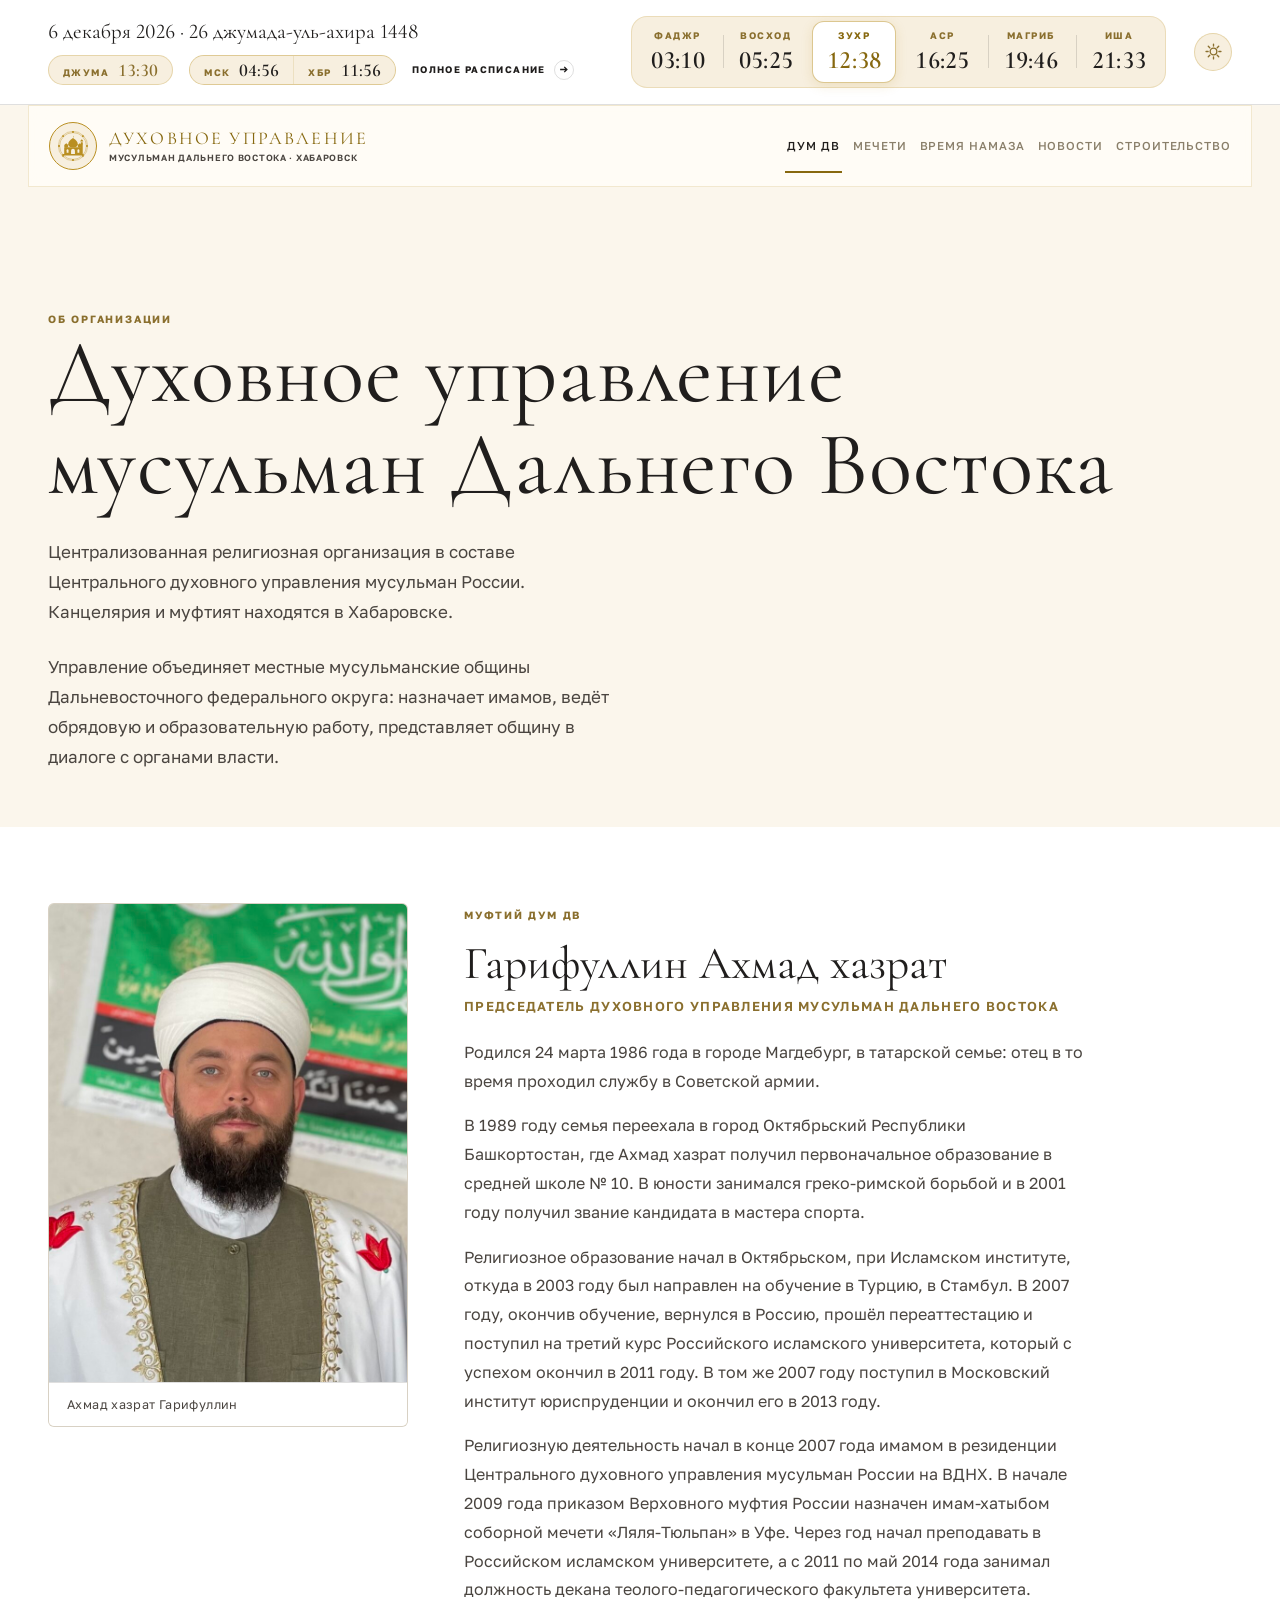
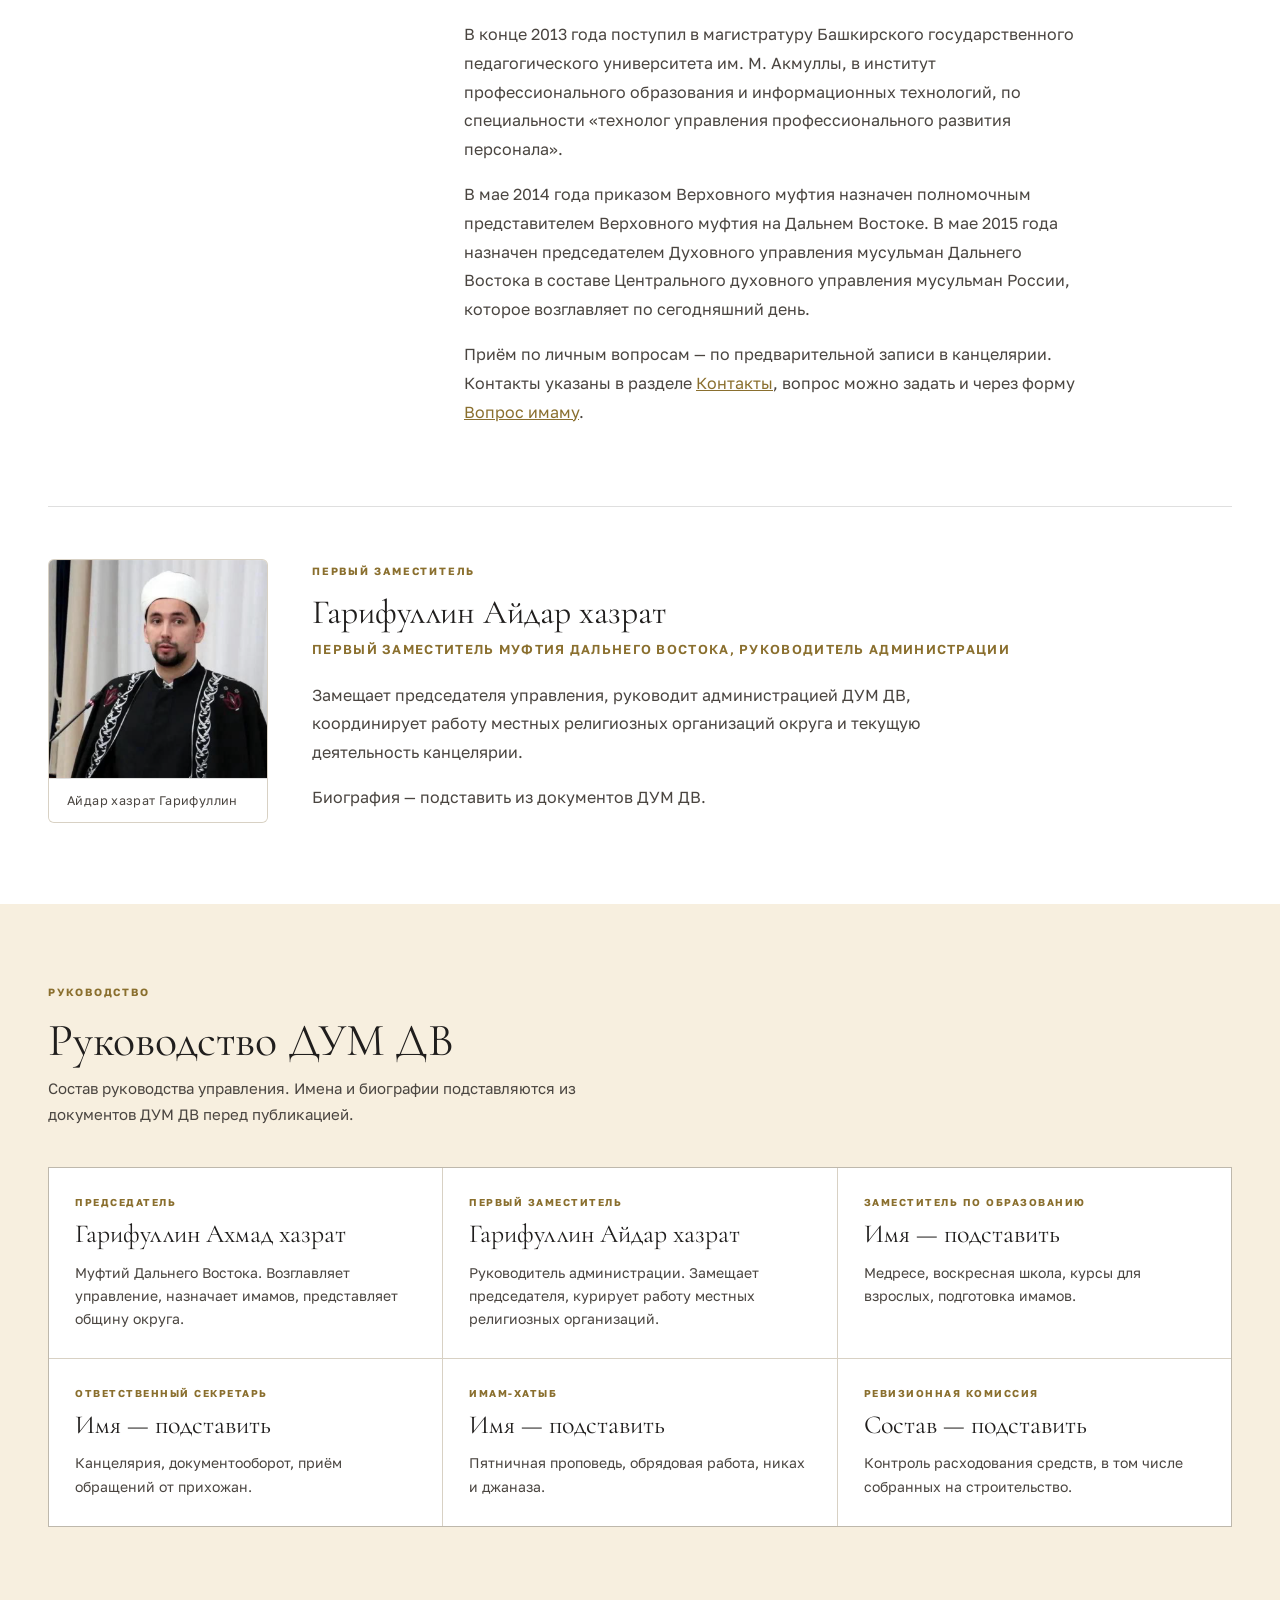
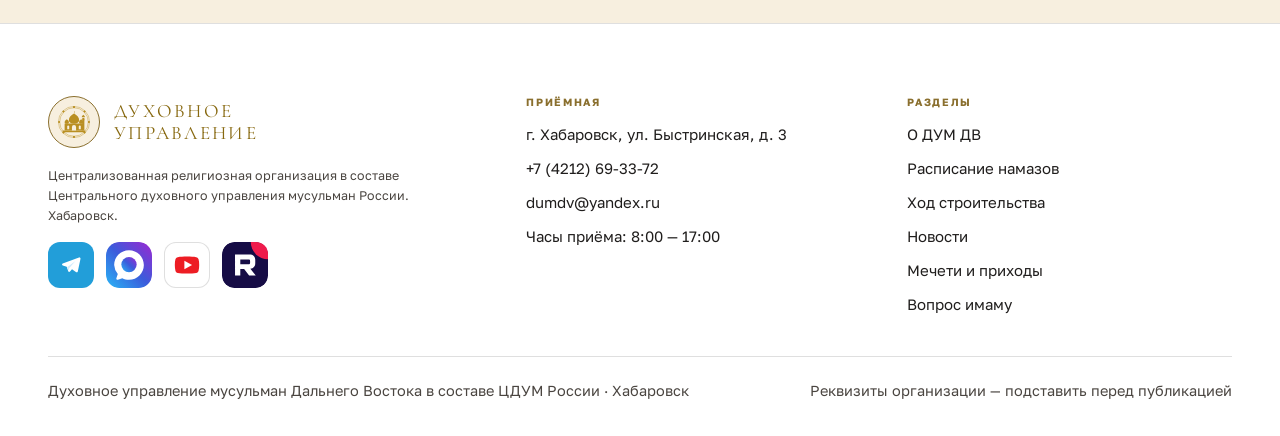
==== dumdv.html @ 73889e7d "Главная: первый экран со стройки, «Новости» в шапке, осень убрана Первый экран главной теперь такой " ====
<!DOCTYPE html>
<html lang="ru">
<head>
<meta charset="utf-8">
<meta name="viewport" content="width=device-width, initial-scale=1">
<title>ДУМ ДВ — Духовное управление мусульман Дальнего Востока</title>
<link rel="preconnect" href="https://fonts.googleapis.com">
<link rel="preconnect" href="https://fonts.gstatic.com" crossorigin>
<link href="https://fonts.googleapis.com/css2?family=Cormorant+Garamond:wght@400;500;600&family=Golos+Text:wght@400;500;600;700&display=swap" rel="stylesheet">
<style>
*{box-sizing:border-box}
html{scroll-behavior:smooth}
body{margin:0;font-family:"Golos Text",system-ui,sans-serif;font-size:16px;background:#fbf6ec}
h1,h2,h3{font-family:"Cormorant Garamond",Georgia,serif;font-weight:400;margin:0}
a{color:#8a6f2e}
a:hover{color:#6f5822}
img{max-width:100%}
#season,#fsmenu{position:absolute;opacity:0;pointer-events:none}

.page{
  --pg:#fbf6ec;--srf:#ffffff;--pnl:#f7efdf;--tx:#201e1d;--mut:#4a4540;
  --brd:rgba(32,30,29,.14);--gold:#8a6f2e;--goldsoft:#c8a94f;--track:#e9dcc0;
  --strip:#ffffff;--heroimg:1;
  --veil:linear-gradient(100deg,rgba(251,246,236,.96) 0%,rgba(251,246,236,.84) 34%,rgba(251,246,236,.28) 64%,rgba(251,246,236,0) 100%);
  background:var(--pg);color:var(--tx)
}
#season:checked ~ .page{
  /* ЗИМА — снежный свет, лёд в панелях, холодное золото */
  --pg:#EDF3FA;--srf:#FFFFFF;--pnl:#E2ECF6;--tx:#152436;--mut:#53647C;
  --brd:rgba(21,36,54,.14);--gold:#7C6B35;--goldsoft:#BCA765;--track:#D6E3EF;
  --strip:#FFFFFF;--heroimg:.95;
  --veil:linear-gradient(100deg,rgba(237,243,250,.96) 0%,rgba(237,243,250,.86) 34%,rgba(237,243,250,.32) 64%,rgba(237,243,250,0) 100%)
}
#season:checked ~ .page .strip{background:linear-gradient(180deg,#FFFFFF,#F0F6FC)}
#season:checked ~ .page .hero-img{filter:saturate(.78) brightness(1.04)}

/* ── небо: снег идёт только в зимней теме ──────────────────────── */
.sky{display:none}
.moon{display:none}
#season:checked ~ .page .sky{display:block}
/* луна возвращается, когда в Хабаровске ночь */
html.is-hero-dark #season ~ .page .moon{display:block}

#season:checked ~ .page .star{
  width:8px;height:8px;background:#fff;animation:snowFall 14s linear infinite;
  box-shadow:0 0 0 1.5px rgba(108,158,208,.6),0 2px 6px rgba(28,56,96,.28)}
#season:checked ~ .page .star::before{width:30px;height:2px;
  background:linear-gradient(90deg,transparent,rgba(126,176,222,.85) 50%,transparent)}
#season:checked ~ .page .star::after{width:2px;height:30px;
  background:linear-gradient(180deg,transparent,rgba(126,176,222,.85) 50%,transparent)}
#season:checked ~ .page .star:nth-child(3n){animation-duration:18s;width:6px;height:6px}
#season:checked ~ .page .star:nth-child(4n){animation-duration:11s;width:11px;height:11px}
#season:checked ~ .page .star:nth-child(5n){animation-duration:23s}
#season:checked ~ .page .sky::after{
  background:radial-gradient(circle at 74% 16%,rgba(206,228,250,.34),rgba(206,228,250,.1) 44%,transparent 72%)}
@keyframes snowFall{
  0%{transform:translateY(-18vh) translateX(0) rotate(0deg);opacity:0}
  10%{opacity:.95}
  45%{transform:translateY(18vh) translateX(26px)}
  75%{transform:translateY(40vh) translateX(-14px)}
  88%{opacity:.8}
  100%{transform:translateY(64vh) translateX(16px) rotate(90deg);opacity:0}
}
@media (prefers-reduced-motion:reduce){.sky .star{animation:none;opacity:.75}}

/* иконка переключателя: солнце или снежинка */
#season:checked ~ .page .theme-plain{display:none}
.theme-winter{display:none}
#season:checked ~ .page .theme-winter{display:inline}

/* зимой тёплое золото обводок уходит в холодную сталь */
#season:checked ~ .page .hdr-in{background:rgba(255,255,255,.88);border-color:rgba(86,124,166,.22)}
#season:checked ~ .page .hdr.stuck .hdr-in{box-shadow:0 14px 34px rgba(24,44,70,.14)}
#season:checked ~ .page .fs{background:#F6FAFF}
#season:checked ~ .page .jumua,
#season:checked ~ .page .prayers,
#season:checked ~ .page .theme-toggle{border-color:rgba(86,124,166,.3)}
#season:checked ~ .page .clocks{background:rgba(86,124,166,.3);border-color:rgba(86,124,166,.3)}
#season:checked ~ .page .prayer.is-next{border-color:rgba(124,107,53,.45);box-shadow:0 3px 12px rgba(40,70,110,.12)}
#season:checked ~ .page .dots i{background:#2C3F56}
#season:checked ~ .page .theme-toggle:hover{border-color:#5E86AE;color:#2F5A80}

.wrap{max-width:1240px;margin:0 auto;padding:0 28px}
.kicker{font-size:10.5px;font-weight:700;letter-spacing:.17em;text-transform:uppercase;color:var(--gold)}

/* строка намазов — единственный светло-зелёный элемент */
.strip{background:var(--strip);border-bottom:1px solid var(--brd)}
.strip-in{display:flex;align-items:center;gap:28px;flex-wrap:wrap;padding:16px 28px;max-width:1240px;margin:0 auto}
.strip-left{margin-right:auto;display:flex;flex-direction:column;gap:11px}
.strip-row{display:flex;align-items:center;gap:16px;flex-wrap:wrap}
.date{font-family:"Cormorant Garamond",Georgia,serif;font-size:21px;color:var(--tx);font-variant-numeric:lining-nums}
/* джума и ссылка на расписание — единым блоком слева */
.jumua{display:inline-flex;align-items:baseline;gap:9px;padding:5px 14px;border-radius:999px;background:var(--pnl);border:1px solid rgba(185,143,34,.28)}
.jumua-k{font-size:9.5px;font-weight:700;letter-spacing:.15em;text-transform:uppercase;color:var(--gold)}
.jumua-v{font-family:"Cormorant Garamond",Georgia,serif;font-size:18px;font-weight:600;line-height:1;font-variant-numeric:lining-nums tabular-nums;color:var(--gold)}
/* часы: Москва и Хабаровск, одной сдвоенной плашкой в стиле джумы */
.clocks{display:inline-flex;align-items:stretch;gap:1px;border-radius:999px;overflow:hidden;background:rgba(185,143,34,.28);border:1px solid rgba(185,143,34,.28)}
.clock{display:inline-flex;align-items:baseline;gap:9px;padding:5px 14px;background:var(--pnl)}
.clock-k{font-size:9.5px;font-weight:700;letter-spacing:.15em;text-transform:uppercase;color:var(--gold)}
.clock-v{font-family:"Cormorant Garamond",Georgia,serif;font-size:18px;font-weight:600;line-height:1;font-variant-numeric:lining-nums tabular-nums;color:var(--tx)}
/* двоеточие мигает раз в секунду — видно, что время живое */
.clock-v .sep{font-style:normal;animation:tick 1s step-end infinite}
@keyframes tick{0%,49%{opacity:1}50%,100%{opacity:.25}}
.strip-link{display:inline-flex;align-items:center;gap:8px;font-size:9.5px;font-weight:700;letter-spacing:.15em;text-transform:uppercase;color:var(--tx);text-decoration:none}
.strip-link .arr{display:inline-grid;place-items:center;width:20px;height:20px;flex:none;border-radius:50%;border:1px solid var(--brd);transition:background .2s ease,border-color .2s ease}
.strip-link .arr svg{display:block;width:9px;height:9px;fill:none;stroke:currentColor;stroke-width:1.8}
.strip-link:hover{color:var(--gold)}
.strip-link:hover .arr{background:var(--gold);border-color:var(--gold);color:#fff}
.strip-link:hover .arr svg{stroke:#fff}
/* времена намазов */
.prayers{display:flex;gap:4px;flex-wrap:wrap;align-items:stretch;padding:4px;border-radius:16px;background:var(--pnl);border:1px solid rgba(185,143,34,.2)}
.prayer{position:relative;display:flex;flex-direction:column;align-items:center;justify-content:center;gap:7px;min-width:78px;padding:9px 14px;border-radius:12px;border:1px solid transparent;transition:background .25s ease,border-color .25s ease}
.prayer + .prayer::before{content:"";position:absolute;left:-2px;top:22%;bottom:22%;width:1px;background:var(--brd)}
.prayer.is-next{background:var(--srf);border-color:rgba(185,143,34,.5);box-shadow:0 3px 12px rgba(185,143,34,.16)}
.prayer.is-next::before,.prayer.is-next + .prayer::before{opacity:0}
.prayer.is-next .prayer-k,.prayer.is-next .prayer-v{color:#87680F}
.prayer-k{font-size:9.5px;font-weight:700;letter-spacing:.16em;text-transform:uppercase;color:var(--gold);line-height:1}
.prayer-v{font-family:"Cormorant Garamond",Georgia,serif;font-size:25px;font-weight:600;line-height:1;font-variant-numeric:lining-nums tabular-nums;letter-spacing:.01em;color:var(--tx)}
@media (max-width:900px){
  .strip-in{gap:18px}
  .prayer{min-width:0;padding:8px 10px}
  .prayer-v{font-size:21px}
}

/* шапка */
.hdr{position:sticky;top:18px;z-index:50;padding:0 28px;transition:top .25s ease,padding .25s ease}
.hdr-in{position:relative;max-width:1240px;margin:0 auto;display:flex;align-items:center;gap:16px;flex-wrap:nowrap;white-space:nowrap;padding:16px 20px;background:rgba(255,253,247,.86);backdrop-filter:blur(10px);border:1px solid rgba(185,143,34,.18);transition:background .25s ease,box-shadow .25s ease,padding .25s ease,max-width .25s ease}
.hdr.stuck{top:12px}
.hdr.stuck .hdr-in{background:#fff;box-shadow:0 14px 34px rgba(32,30,29,.14)}
.brand{display:flex;align-items:center;gap:12px;text-decoration:none;color:inherit;margin-right:auto;flex:none}
.brand-badge{width:48px;height:48px;flex:none;border-radius:50%;background:var(--pnl);border:1.5px solid #B98F22;display:grid;place-items:center}
.mark{width:30px;height:30px;fill:#B98F22}
.mark .cut{fill:var(--pnl)}
.brand-name{font-family:"Cormorant Garamond",Georgia,serif;font-size:18px;letter-spacing:.12em;text-transform:uppercase;color:#87680F;line-height:1}
.brand-sub{font-size:9px;font-weight:600;letter-spacing:.08em;text-transform:uppercase;color:var(--mut);margin-top:4px;display:block}
.hdr-nav{display:flex;align-items:center;gap:13px;flex-wrap:nowrap;align-self:stretch}
.hdr-nav a{position:relative;display:flex;align-items:center;font-size:11.5px;font-weight:500;letter-spacing:.08em;text-transform:uppercase;color:#8a7f6a;text-decoration:none}
.hdr-nav a:hover{color:#43340D}
.hdr-nav a.active{color:#201e1d}
.hdr-nav a.active::after{content:"";position:absolute;left:-2px;right:-2px;bottom:-20px;height:2px;background:#87680F}
.hdr.stuck .hdr-nav a.active::after{bottom:-16px}
.hdr-right{display:flex;align-items:center;gap:12px;flex-wrap:nowrap;flex:none}
.hdr-link{display:inline-flex;align-items:center;gap:7px;font-size:11.5px;font-weight:500;letter-spacing:.08em;text-transform:uppercase;color:#43340D;text-decoration:none;cursor:pointer}
.hdr-link:hover{color:#87680F}
.hdr-link.active-link{color:#201e1d;position:relative}
.hdr-link.active-link::after{content:"";position:absolute;left:-2px;right:-2px;bottom:-20px;height:2px;background:#87680F}
.hdr.stuck .hdr-link.active-link::after{bottom:-16px}
.badge{width:24px;height:24px;border-radius:50%;background:#E2C169;color:#43340D;font-family:"Cormorant Garamond",Georgia,serif;font-size:14px;font-weight:600;display:grid;place-items:center;font-variant-numeric:lining-nums tabular-nums}
.dots{display:inline-flex;align-items:center;gap:4px}
.dots i{width:5px;height:5px;border-radius:50%;background:#43340D;display:block}
.dots.close i:first-child{transform:rotate(45deg)}
.hdr-cta{padding:12px 14px 12px 18px;font-size:10.5px;letter-spacing:.08em;background:#B98F22}
.hdr-cta .arrow{width:22px;height:22px;font-size:12px}
.hdr-cta:hover{background:#87680F;color:#fff}

/* полноэкранное меню */
.fs{display:none;position:fixed;inset:0;z-index:60;background:#FFFDF7;overflow:auto}
#fsmenu:checked ~ .page .fs{display:block}
.fs-in{max-width:1240px;margin:0 auto;padding:34px 28px 80px}
.fs-top{display:flex;align-items:center;justify-content:space-between;gap:24px;padding-bottom:34px;border-bottom:1px solid var(--brd)}
.fs-grid{display:grid;grid-template-columns:1fr 1fr;gap:64px;margin-top:56px}
.fs-col h4{font-size:10.5px;font-weight:700;letter-spacing:.16em;text-transform:uppercase;color:#B98F22;margin:0 0 22px}
.fs-col a{display:block;font-family:"Cormorant Garamond",Georgia,serif;font-size:34px;line-height:1.35;color:var(--tx);text-decoration:none}
.fs-col a:hover{color:#87680F}

/* герой */
.hero{position:relative;overflow:hidden;background:var(--pg);margin-top:-108px}
.hero-img{position:absolute;inset:0;width:100%;height:100%;object-fit:cover;object-position:70% 40%;opacity:var(--heroimg);filter:saturate(.62) contrast(.92)}
.hero-veil{position:absolute;inset:0;background:var(--veil)}
.sky{position:absolute;inset:0;pointer-events:none}
/* мягкий свет от луны по небу */
.sky::after{content:"";position:absolute;right:0;top:0;width:min(680px,72%);height:min(540px,62%);pointer-events:none;background:radial-gradient(circle at 76% 22%,rgba(243,230,192,.22),rgba(243,230,192,.08) 40%,transparent 68%)}
.moon{position:absolute;right:120px;top:70px;width:96px;height:96px;border-radius:50%;box-shadow:inset -24px -8px 0 0 #f3e6c0,0 0 120px 38px rgba(243,230,192,.3)}
.star{position:absolute;width:4px;height:4px;border-radius:50%;background:#fff;box-shadow:0 0 6px 1px rgba(255,255,255,.5);animation:twinkle 3.4s ease-in-out infinite}
/* крестообразные лучи от звезды вместо круглого зарева */
.star::before,.star::after{content:"";position:absolute;left:50%;top:50%;transform:translate(-50%,-50%);pointer-events:none}
.star::before{width:26px;height:1.5px;background:linear-gradient(90deg,transparent,rgba(255,255,255,.75) 50%,transparent)}
.star::after{width:1.5px;height:26px;background:linear-gradient(180deg,transparent,rgba(255,255,255,.75) 50%,transparent)}
@keyframes twinkle{0%,100%{opacity:.5}50%{opacity:1}}
.hero-in{position:relative;padding:210px 28px 122px;max-width:1240px;margin:0 auto}
.hero h1{font-size:clamp(44px,7vw,92px);line-height:1.03;letter-spacing:.02em;text-transform:uppercase;max-width:12ch;color:var(--tx)}
.hero p{font-family:"Cormorant Garamond",Georgia,serif;font-size:26px;line-height:1.5;max-width:34ch;color:var(--mut);margin:32px 0 38px}
.btns{display:flex;gap:14px;flex-wrap:wrap}
.btn{display:inline-flex;align-items:center;gap:12px;border-radius:999px;padding:17px 22px 17px 30px;font-size:11.5px;font-weight:700;letter-spacing:.13em;text-transform:uppercase;text-decoration:none}
.btn-primary{background:var(--gold);color:#fff}
.btn-primary:hover{opacity:.88;color:#fff}
.btn-ghost{border:1px solid var(--brd);color:var(--gold);padding:17px 28px}
.btn-ghost:hover{background:var(--pnl)}
.arrow{width:26px;height:26px;border:1.5px solid rgba(255,255,255,.6);border-radius:50%;display:grid;place-items:center;font-size:13px}

/* о нас */
.about{background:var(--srf);padding:100px 0}
.about h2{font-size:clamp(32px,4vw,48px);line-height:1.12;color:var(--tx);margin:16px 0 22px;max-width:22ch}
.about-grid{display:grid;grid-template-columns:1.05fr 1fr;gap:64px;align-items:start}
.about .lead{margin-bottom:16px}
.about-facts{display:grid;grid-template-columns:1fr 1fr;gap:1px;background:var(--brd)}
.fact{background:var(--srf);padding:24px 22px}
.fact-k{font-size:10px;font-weight:700;letter-spacing:.14em;text-transform:uppercase;color:var(--gold)}
.fact-v{font-family:"Cormorant Garamond",Georgia,serif;font-size:22px;line-height:1.3;color:var(--tx);margin-top:8px}

/* стройка */
.build{background:var(--pnl);padding:100px 0 92px}
.build-grid{display:grid;grid-template-columns:1.15fr 420px;gap:64px;align-items:start;margin-top:20px}
.build h2{font-size:clamp(34px,4vw,54px);line-height:1.12;color:var(--tx);margin-bottom:22px}
.lead{font-size:17px;line-height:1.75;color:var(--mut);max-width:52ch;margin:0}
.big-sum{font-family:"Cormorant Garamond",Georgia,serif;font-size:clamp(40px,5vw,64px);line-height:1;color:var(--gold);margin-top:40px}
.sub{font-size:14px;color:var(--mut);margin-top:10px}
.rule{height:1px;background:var(--brd);margin:28px 0 20px;max-width:56ch}
.panel{background:var(--srf);border:1px solid var(--brd);border-radius:6px;padding:28px}
.panel-row{display:flex;justify-content:space-between;gap:16px;align-items:flex-end}
.panel-label{font-size:11px;font-weight:700;letter-spacing:.14em;text-transform:uppercase;color:var(--gold)}
.panel-num{font-family:"Cormorant Garamond",Georgia,serif;font-size:30px;line-height:1.1;margin-top:4px;color:var(--tx)}
.track{height:10px;border-radius:999px;background:var(--track);overflow:hidden}
.bar{height:100%;background:var(--gold)}
.panel .track{height:12px;margin-top:16px}
.meta-row{display:flex;justify-content:space-between;font-size:12px;color:var(--mut);margin-top:8px}
.goal{background:var(--pnl);border-radius:6px;padding:20px;margin-top:20px}
.goal .track{margin-top:10px;height:10px}
.goal .bar{background:var(--goldsoft)}
.amounts{display:grid;grid-template-columns:repeat(4,1fr);gap:8px;margin-top:12px}
.amount{border:1px solid var(--brd);border-radius:999px;padding:9px 4px;text-align:center;font-family:"Cormorant Garamond",Georgia,serif;font-size:17px;font-weight:600;color:var(--tx);font-variant-numeric:lining-nums tabular-nums}
.amount.on{background:var(--gold);border-color:var(--gold);color:#fff}
.panel .btn{width:100%;justify-content:center;margin-top:20px;padding:18px}
.fine{font-size:12px;line-height:1.6;color:var(--mut);margin-top:14px}

.stages{margin-top:72px;display:flex;flex-direction:column;gap:12px}
.stage{display:grid;grid-template-columns:96px 1fr 300px;gap:28px;align-items:center;background:var(--srf);border:1px solid var(--brd);border-left:5px solid var(--brd);border-radius:4px;padding:24px 28px}
.stage.active{border-color:var(--gold);border-left-color:var(--gold);background:rgba(200,169,79,.12)}
.stage-num{display:flex;flex-direction:column;gap:6px}
.stage-num .num{font-family:"Cormorant Garamond",Georgia,serif;font-size:38px;line-height:1;color:var(--mut)}
.stage.done .num{color:var(--tx)}
.stage.active .num{color:var(--gold)}
.stage-num .status{font-size:9.5px;font-weight:700;letter-spacing:.14em;text-transform:uppercase;color:var(--mut)}
.stage.active .status{color:var(--gold)}
.stage-title{font-family:"Cormorant Garamond",Georgia,serif;font-size:26px;line-height:1.25;color:var(--tx)}
.stage-money-row{display:flex;justify-content:space-between;align-items:baseline;gap:12px;margin-bottom:10px}
.stage-money .sum{font-family:"Cormorant Garamond",Georgia,serif;font-size:18px;font-weight:600;color:var(--tx);font-variant-numeric:lining-nums tabular-nums}
.stage-money .pct{font-family:"Cormorant Garamond",Georgia,serif;font-size:17px;font-weight:600;color:var(--mut);font-variant-numeric:lining-nums tabular-nums}
.stage.active .pct{color:var(--gold)}
.stage.done .bar{background:var(--goldsoft)}
.stage.next .bar{background:transparent}

/* новости */
.news{background:var(--srf);padding:100px 0}
.head-row{display:flex;align-items:baseline;justify-content:space-between;gap:24px;margin:16px 0 40px}
.head-row h2{font-size:clamp(32px,4vw,52px);line-height:1.1;color:var(--tx)}
.more{font-size:11.5px;font-weight:700;letter-spacing:.13em;text-transform:uppercase;text-decoration:none;color:var(--gold);border-bottom:1px solid var(--goldsoft);padding-bottom:3px}
.news-grid{display:grid;grid-template-columns:repeat(3,1fr);gap:36px}
.news-photo{aspect-ratio:4/3;border:1px solid var(--brd);border-radius:3px;background:var(--pnl);display:grid;place-items:center;font-size:10.5px;font-weight:700;letter-spacing:.15em;text-transform:uppercase;color:var(--mut)}
.news-date{font-size:10.5px;font-weight:700;letter-spacing:.15em;text-transform:uppercase;color:var(--gold);margin-top:16px}
.news-title{font-size:24px;line-height:1.3;margin-top:8px;color:var(--tx)}

/* приходы */
.regions{background:var(--pg);padding:100px 0}
.regions-grid{display:grid;grid-template-columns:repeat(4,1fr);gap:1px;background:var(--brd)}
.region{background:var(--pg);padding:30px 26px;min-width:0}
.region-name{font-family:"Cormorant Garamond",Georgia,serif;font-size:26px;line-height:1.2;color:var(--tx)}
.region-note{font-size:14px;line-height:1.6;color:var(--mut);margin-top:10px}

/* вопрос имаму */
.ask{background:var(--pg);padding:0 0 96px}
.ask-in{border-top:1px solid var(--brd);padding-top:56px;display:flex;align-items:center;justify-content:space-between;gap:56px;flex-wrap:wrap}
.ask h2{font-size:clamp(32px,4vw,52px);line-height:1.12;margin:16px 0 14px;color:var(--tx)}
.ask p{font-size:17px;line-height:1.7;color:var(--mut);margin:0;max-width:56ch}

/* подвал */
footer{background:var(--srf);border-top:1px solid var(--brd);color:var(--tx)}
.foot{display:grid;grid-template-columns:1.3fr 1fr 1fr;gap:56px;padding:72px 28px 30px;max-width:1240px;margin:0 auto}
.foot-brand{display:flex;align-items:center;gap:14px}
.foot-badge{width:52px;height:52px;border-radius:50%;background:var(--pnl);border:1.5px solid var(--gold);display:grid;place-items:center}
.foot-badge .mark{width:32px;height:32px}
.foot-col h4{font-size:10.5px;font-weight:700;letter-spacing:.16em;text-transform:uppercase;color:var(--gold);margin:0 0 14px}
.foot-col a,.foot-col span{display:block;font-size:15px;line-height:1.6;color:var(--tx);text-decoration:none;margin-bottom:10px}
.foot-note{font-size:12.5px;color:var(--mut);line-height:1.6}
.socials{display:flex;gap:12px;margin-top:16px}
.social{position:relative;width:46px;height:46px;border-radius:12px;display:grid;place-items:center;text-decoration:none;overflow:hidden;transition:transform .25s ease,box-shadow .25s ease}
.social::after{content:"";position:absolute;inset:0;border-radius:inherit;pointer-events:none;opacity:0;background:linear-gradient(115deg,transparent 30%,rgba(255,255,255,.75) 50%,transparent 70%);background-size:280% 100%;background-position:130% 0}
.social:hover{transform:translateY(-3px);box-shadow:0 10px 22px rgba(32,30,29,.22)}
.social:hover::after{opacity:1;animation:sheen 1.1s ease-in-out infinite}
@keyframes sheen{0%{background-position:130% 0}100%{background-position:-130% 0}}
@media (prefers-reduced-motion:reduce){
  .social:hover::after{animation:none;opacity:.35;background-position:50% 0}
  .social:hover{transform:none}
  .clock-v .sep{animation:none}
}
.legal{max-width:1240px;margin:0 auto;padding:0 28px 34px}
.legal-in{border-top:1px solid var(--brd);padding-top:22px;display:flex;justify-content:space-between;align-items:center;gap:22px;flex-wrap:wrap;font-size:14.5px;line-height:1.6;color:var(--mut)}

.theme-btn{font-size:12px;color:var(--gold);cursor:pointer;border-bottom:1px solid var(--brd);padding-bottom:2px}
.theme-btn:hover{color:var(--tx)}
.theme-toggle{display:inline-grid;place-items:center;width:38px;height:38px;flex:none;cursor:pointer;border-radius:50%;background:var(--pnl);border:1px solid rgba(185,143,34,.28);color:var(--gold);transition:background .2s ease,border-color .2s ease,color .2s ease}
.theme-toggle:hover{border-color:#B98F22;color:#87680F}
.theme-toggle svg{width:19px;height:19px;fill:none;stroke:currentColor;stroke-width:1.7;stroke-linecap:round;stroke-linejoin:round}
/* светлая тема — луна (нажать, чтобы стемнело), тёмная — солнце */
.theme-toggle .theme-plain{display:block}
.theme-toggle .theme-winter{display:none}
#season:checked ~ .page .theme-toggle .theme-plain{display:none}
#season:checked ~ .page .theme-toggle .theme-winter{display:block}
.vh{position:absolute;width:1px;height:1px;margin:-1px;padding:0;overflow:hidden;clip:rect(0 0 0 0);white-space:nowrap;border:0}

/* шапка: одна строка на десктопе, на узких экранах разделы переносятся под логотип */
@media (max-width:700px){
  .hdr{padding:0 12px}
  .hdr-in{flex-wrap:wrap;white-space:normal;justify-content:center;gap:10px;padding:12px 14px}
  .brand{margin-right:0}
  .brand-sub{display:none}
  .hdr-nav{width:100%;justify-content:center;align-self:auto;gap:18px;flex-wrap:wrap}
  .hdr-nav a{font-size:10.5px}
  .hdr-nav a.active::after,.hdr.stuck .hdr-nav a.active::after{bottom:-5px}
}
@media (max-width:420px){
  .brand-badge{width:40px;height:40px}
  .mark{width:26px;height:26px}
  .brand-name{font-size:15px;letter-spacing:.08em}
  .hdr-nav{gap:14px}
}
@media (max-width:1080px){
  .build-grid,.about-grid{grid-template-columns:1fr}
  .stage{grid-template-columns:80px 1fr}
  .stage-money{grid-column:1 / -1}
  .news-grid{grid-template-columns:1fr}
  .regions-grid{grid-template-columns:1fr 1fr}
  .foot{grid-template-columns:1fr}
  .moon{right:40px;top:40px;width:70px;height:70px}
}
@media (max-width:680px){
  .regions-grid{grid-template-columns:1fr}
}

/* страница ДУМ ДВ */
.page-head{position:relative;overflow:hidden;padding:120px 0 56px}
.page-head .wrap{position:relative}
.page-head h1{font-size:clamp(48px,7vw,92px);line-height:1.03;letter-spacing:.01em;color:var(--tx)}
.page-head .lead{margin-top:26px}

.mufti{background:var(--srf);padding:76px 0}
.mufti-grid{display:grid;grid-template-columns:360px 1fr;gap:56px;align-items:start}
.portrait{margin:0;border:1px solid var(--brd);border-radius:6px;background:var(--pnl);overflow:hidden;position:relative}
.portrait img{display:block;width:100%;aspect-ratio:3/4;object-fit:cover;object-position:50% 22%}
.portrait-cap{display:block;padding:14px 18px;font-size:12.5px;letter-spacing:.03em;color:var(--mut);background:var(--srf);border-top:1px solid var(--brd)}
.portrait-k{font-size:10px;font-weight:700;letter-spacing:.16em;text-transform:uppercase;color:var(--gold)}
.portrait-hint{font-size:13px;line-height:1.5;color:var(--mut);max-width:24ch}
.deputy{display:grid;grid-template-columns:220px 1fr;gap:44px;align-items:start;margin-top:64px;padding-top:52px;border-top:1px solid var(--brd)}
.portrait-sm img{aspect-ratio:1/1;object-position:50% 18%}
.deputy-name{font-family:"Cormorant Garamond",Georgia,serif;font-size:34px;line-height:1.15;color:var(--tx);margin:14px 0 8px}
.deputy p{font-size:16px;line-height:1.8;color:var(--mut);margin:0 0 14px;max-width:62ch}
.mufti h2{font-size:clamp(30px,3.6vw,46px);line-height:1.14;color:var(--tx);margin:14px 0 8px}
.mufti-role{font-size:13px;font-weight:600;letter-spacing:.1em;text-transform:uppercase;color:var(--gold);margin-bottom:24px}
.mufti p{font-size:16px;line-height:1.8;color:var(--mut);margin:0 0 16px;max-width:62ch}

.board{background:var(--pnl);padding:76px 0 96px}
.board h2{font-size:clamp(30px,3.6vw,46px);line-height:1.14;color:var(--tx);margin:14px 0 10px}
.board-sub{font-size:15px;line-height:1.7;color:var(--mut);margin:0 0 40px;max-width:60ch}
.board-grid{display:grid;grid-template-columns:repeat(3,1fr);gap:1px;background:var(--brd);border:1px solid var(--brd)}
.person{background:var(--srf);padding:28px 26px}
.person-role{font-size:10px;font-weight:700;letter-spacing:.15em;text-transform:uppercase;color:var(--gold)}
.person-name{font-family:"Cormorant Garamond",Georgia,serif;font-size:26px;line-height:1.25;color:var(--tx);margin-top:10px}
.person-note{font-size:14px;line-height:1.65;color:var(--mut);margin-top:10px}
@media (max-width:1080px){
  .mufti-grid{grid-template-columns:1fr}
  .portrait{max-width:360px}
  .deputy{grid-template-columns:1fr}
  .portrait-sm{max-width:220px}
  .board-grid{grid-template-columns:1fr 1fr}
}
@media (max-width:680px){
  .board-grid{grid-template-columns:1fr}
}
</style>
</head>
<body>
<input type="checkbox" id="season">
<script>
// Тема держится между страницами. Пишем и в localStorage, и в куку:
// в приватном окне localStorage молча недоступен, и выбор бы терялся.
(function () {
  var n = document.getElementById('season');
  if (!n) return;
  var KEY = 'dumdv-theme';
  function load() {
    try { var v = localStorage.getItem(KEY); if (v) return v; } catch (e) {}
    var m = /(?:^|;\s*)dumdv-theme=(winter|plain)/.exec(document.cookie || '');
    return m ? m[1] : null;
  }
  function save(v) {
    try { localStorage.setItem(KEY, v); } catch (e) {}
    try { document.cookie = KEY + '=' + v + ';path=/;max-age=31536000;samesite=lax'; } catch (e) {}
  }
  if (load() === 'winter') n.checked = true;
  n.addEventListener('change', function () { save(n.checked ? 'winter' : 'plain'); });
})();
</script>
<div class="page">

  <div class="strip">
    <div class="strip-in">
      <div class="strip-left">
        <span class="date"><span id="today">Дата</span> · <span id="hijri">—</span></span>
        <div class="strip-row">
          <span class="jumua"><span class="jumua-k">Джума</span><span class="jumua-v">13:30</span></span>
          <span class="clocks" id="clocks">
            <span class="clock" title="Время в Москве">
              <span class="clock-k">Мск</span>
              <span class="clock-v"><span data-h>--</span><i class="sep">:</i><span data-m>--</span></span>
            </span>
            <span class="clock" title="Время в Хабаровске">
              <span class="clock-k">Хбр</span>
              <span class="clock-v"><span data-h>--</span><i class="sep">:</i><span data-m>--</span></span>
            </span>
          </span>
          <a class="strip-link" href="namaz.html">Полное расписание<span class="arr"><svg viewBox="0 0 12 12" aria-hidden="true"><path d="M1.5 6h9M7 2.5 10.5 6 7 9.5"/></svg></span></a>
        </div>
      </div>
      <div class="prayers">
        <div class="prayer" data-t="03:10" data-gen="фаджра"><span class="prayer-k">Фаджр</span><span class="prayer-v">03:10</span></div>
        <div class="prayer" data-t="05:25" data-sun="1"><span class="prayer-k">Восход</span><span class="prayer-v">05:25</span></div>
        <div class="prayer" data-t="12:38" data-gen="зухра"><span class="prayer-k">Зухр</span><span class="prayer-v">12:38</span></div>
        <div class="prayer" data-t="16:25" data-gen="асра"><span class="prayer-k">Аср</span><span class="prayer-v">16:25</span></div>
        <div class="prayer" data-t="19:46" data-gen="магриба"><span class="prayer-k">Магриб</span><span class="prayer-v">19:46</span></div>
        <div class="prayer" data-t="21:33" data-gen="иши"><span class="prayer-k">Иша</span><span class="prayer-v">21:33</span></div>
      </div>
      <label class="theme-toggle" for="season" title="Зимняя тема">
        <span class="vh">Включить зимнюю тему</span>
        <svg class="theme-plain" viewBox="0 0 24 24" aria-hidden="true"><circle cx="12" cy="12" r="4.2"/><path d="M12 2.6v2.6M12 18.8v2.6M2.6 12h2.6M18.8 12h2.6M5.4 5.4l1.9 1.9M16.7 16.7l1.9 1.9M18.6 5.4l-1.9 1.9M7.3 16.7l-1.9 1.9"/></svg>
        <svg class="theme-winter" viewBox="0 0 24 24" aria-hidden="true"><path d="M12 2.5v19M3.8 7.2l16.4 9.6M20.2 7.2 3.8 16.8"/><path d="M12 6.2 9.8 4.3M12 6.2l2.2-1.9M12 17.8l-2.2 1.9M12 17.8l2.2 1.9"/><path d="m6.9 9.1-2.8-.4M6.9 9.1 5.6 6.6M17.1 14.9l2.8.4M17.1 14.9l1.3 2.5"/><path d="m6.9 14.9-1.3 2.5M6.9 14.9l-2.8.4M17.1 9.1l1.3-2.5M17.1 9.1l2.8-.4"/></svg>
      </label>
    </div>
  </div>

  <header class="hdr" id="hdr">
    <div class="hdr-in">
      <a class="brand" href="index.html">
        <span class="brand-badge"><svg class="mark" viewBox="0 0 100 100" aria-hidden="true">
  <defs>
    <clipPath id="mkIn1"><circle cx="50" cy="50" r="44.6"/></clipPath>
    <g id="mkStar1">
      <rect x="47.55" y="1" width="4.9" height="4.9" rx=".4"/>
      <rect x="47.55" y="1" width="4.9" height="4.9" rx=".4" transform="rotate(45 50 3.45)"/>
    </g>
  </defs>

  <circle cx="50" cy="50" r="48.8" fill="none" stroke="#B98F22" stroke-width="1.3"/>
  <circle cx="50" cy="50" r="44.6" fill="none" stroke="#B98F22" stroke-width="1.3"/>

  <g fill="#B98F22">
    <use href="#mkStar1"/>
    <use href="#mkStar1" transform="rotate(45 50 50)"/>
    <use href="#mkStar1" transform="rotate(90 50 50)"/>
    <use href="#mkStar1" transform="rotate(135 50 50)"/>
    <use href="#mkStar1" transform="rotate(180 50 50)"/>
    <use href="#mkStar1" transform="rotate(225 50 50)"/>
    <use href="#mkStar1" transform="rotate(270 50 50)"/>
    <use href="#mkStar1" transform="rotate(315 50 50)"/>
  </g>

  <g clip-path="url(#mkIn1)" transform="translate(50 52) scale(1.15) translate(-50 -52)">
    <g fill="#B98F22">
      <path d="M72.6 39.5h5.6v34h-5.6z"/>
      <path d="M75.4 30.4c2.9 2.5 4.4 4.9 4.4 7.1h-8.8c0-2.2 1.5-4.6 4.4-7.1z"/>
      <rect x="71.8" y="43.6" width="7.2" height="1.6"/>
      <path d="M50 27.4c9.1 5.2 13.9 11.3 13.9 17.9 0 5.7-6.2 9.5-13.9 9.5s-13.9-3.8-13.9-9.5c0-6.6 4.8-12.7 13.9-17.9z"/>
      <path d="M49.3 20.4a3.6 3.6 0 0 1 0 6.6 2.6 2.6 0 0 0 0-6.6z"/>
      <path d="M30.4 42.6c3.9 2.3 5.9 5.1 5.9 8.1 0 2.6-2.6 4.3-5.9 4.3s-5.9-1.7-5.9-4.3c0-3 2-5.8 5.9-8.1z"/>
      <path d="M69.6 42.6c3.9 2.3 5.9 5.1 5.9 8.1 0 2.6-2.6 4.3-5.9 4.3s-5.9-1.7-5.9-4.3c0-3 2-5.8 5.9-8.1z"/>
      <path d="M24.5 54.2h51v19.3h-51z"/>
      <path d="M19 73.5h62v4.4H19z"/>
    </g>
    <g class="cut">
      <path d="M44.4 73.5V63.8a5.6 5.6 0 0 1 11.2 0v9.7z"/>
      <path d="M31.6 62.6a2.7 2.7 0 0 1 5.4 0v7.4h-5.4z"/>
      <path d="M63 62.6a2.7 2.7 0 0 1 5.4 0v7.4H63z"/>
    </g>
  </g>
</svg></span>
        <span>
          <span class="brand-name">Духовное управление</span>
          <span class="brand-sub">мусульман Дальнего Востока · Хабаровск</span>
        </span>
      </a>
      <nav class="hdr-nav">
        <a class="active" href="dumdv.html">ДУМ ДВ</a>
        <a href="mecheti.html">Мечети</a>
        <a href="namaz.html">Время намаза</a>
        <a href="novosti.html">Новости</a>
        <a href="stroitelstvo.html">Строительство</a>
      </nav>
    </div>
  </header>


  <section class="page-head" id="top">
    <div class="sky" aria-hidden="true">
      <div class="moon"></div>
      <div class="star" style="left:1.5%;top:10.3%;animation-delay:-14.3s"></div>
      <div class="star" style="left:4.5%;top:26.5%;animation-delay:-8.0s"></div>
      <div class="star" style="left:8.3%;top:25.3%;animation-delay:-0.8s"></div>
      <div class="star" style="left:13.3%;top:6.9%;animation-delay:-2.0s"></div>
      <div class="star" style="left:17.1%;top:38.7%;animation-delay:-2.7s"></div>
      <div class="star" style="left:20.3%;top:30.4%;animation-delay:-20.8s"></div>
      <div class="star" style="left:25.3%;top:20.7%;animation-delay:-21.5s"></div>
      <div class="star" style="left:27.4%;top:40.1%;animation-delay:-6.4s"></div>
      <div class="star" style="left:31.6%;top:8.9%;animation-delay:-6.8s"></div>
      <div class="star" style="left:37.6%;top:11.6%;animation-delay:-12.8s"></div>
      <div class="star" style="left:40.8%;top:19.6%;animation-delay:-12.1s"></div>
      <div class="star" style="left:42.8%;top:6.5%;animation-delay:-4.5s"></div>
      <div class="star" style="left:48.7%;top:22.0%;animation-delay:-6.9s"></div>
      <div class="star" style="left:52.2%;top:23.0%;animation-delay:-6.6s"></div>
      <div class="star" style="left:56.7%;top:33.4%;animation-delay:-5.4s"></div>
      <div class="star" style="left:59.8%;top:26.1%;animation-delay:-19.3s"></div>
      <div class="star" style="left:64.2%;top:16.1%;animation-delay:-21.6s"></div>
      <div class="star" style="left:66.1%;top:21.6%;animation-delay:-16.7s"></div>
      <div class="star" style="left:70.0%;top:24.5%;animation-delay:-0.9s"></div>
      <div class="star" style="left:75.5%;top:36.1%;animation-delay:-12.6s"></div>
      <div class="star" style="left:80.0%;top:17.2%;animation-delay:-15.3s"></div>
      <div class="star" style="left:82.9%;top:28.4%;animation-delay:-10.0s"></div>
      <div class="star" style="left:87.6%;top:43.7%;animation-delay:-10.4s"></div>
      <div class="star" style="left:90.8%;top:6.5%;animation-delay:-15.4s"></div>
      <div class="star" style="left:94.6%;top:45.7%;animation-delay:-18.1s"></div>
      <div class="star" style="left:97.0%;top:20.2%;animation-delay:-14.7s"></div>
    </div>
    <div class="wrap">
      <span class="kicker">Об организации</span>
      <h1>Духовное управление мусульман Дальнего Востока</h1>
      <p class="lead">Централизованная религиозная организация в составе Центрального духовного управления мусульман России. Канцелярия и муфтият находятся в Хабаровске.</p>
      <p class="lead">Управление объединяет местные мусульманские общины Дальневосточного федерального округа: назначает имамов, ведёт обрядовую и образовательную работу, представляет общину в диалоге с органами власти.</p>
    </div>
  </section>

  <section class="mufti" id="muftiy">
    <div class="wrap">
      <div class="mufti-grid">
        <figure class="portrait">
          <img src="img/ahmad-hazrat.jpg" alt="Муфтий Дальнего Востока Ахмад хазрат Гарифуллин">
          <figcaption class="portrait-cap">Ахмад хазрат Гарифуллин</figcaption>
        </figure>
        <div>
          <span class="kicker">Муфтий ДУМ ДВ</span>
          <h2>Гарифуллин Ахмад хазрат</h2>
          <div class="mufti-role">Председатель Духовного управления мусульман Дальнего Востока</div>
          <p>Родился 24 марта 1986 года в городе Магдебург, в татарской семье: отец в то время проходил службу в Советской армии.</p>
          <p>В 1989 году семья переехала в город Октябрьский Республики Башкортостан, где Ахмад хазрат получил первоначальное образование в средней школе № 10. В юности занимался греко-римской борьбой и в 2001 году получил звание кандидата в мастера спорта.</p>
          <p>Религиозное образование начал в Октябрьском, при Исламском институте, откуда в 2003 году был направлен на обучение в Турцию, в Стамбул. В 2007 году, окончив обучение, вернулся в Россию, прошёл переаттестацию и поступил на третий курс Российского исламского университета, который с успехом окончил в 2011 году. В том же 2007 году поступил в Московский институт юриспруденции и окончил его в 2013 году.</p>
          <p>Религиозную деятельность начал в конце 2007 года имамом в резиденции Центрального духовного управления мусульман России на ВДНХ. В начале 2009 года приказом Верховного муфтия России назначен имам-хатыбом соборной мечети «Ляля-Тюльпан» в Уфе. Через год начал преподавать в Российском исламском университете, а с 2011 по май 2014 года занимал должность декана теолого-педагогического факультета университета.</p>
          <p>В конце 2013 года поступил в магистратуру Башкирского государственного педагогического университета им. М. Акмуллы, в институт профессионального образования и информационных технологий, по специальности «технолог управления профессионального развития персонала».</p>
          <p>В мае 2014 года приказом Верховного муфтия назначен полномочным представителем Верховного муфтия на Дальнем Востоке. В мае 2015 года назначен председателем Духовного управления мусульман Дальнего Востока в составе Центрального духовного управления мусульман России, которое возглавляет по сегодняшний день.</p>
          <p>Приём по личным вопросам — по предварительной записи в канцелярии. Контакты указаны в разделе <a href="index.html#contacts">Контакты</a>, вопрос можно задать и через форму <a href="vopros.html">Вопрос имаму</a>.</p>
        </div>
      </div>

      <div class="deputy">
        <figure class="portrait portrait-sm">
          <img src="img/aydar-hazrat.png" alt="Первый заместитель муфтия Дальнего Востока Айдар хазрат Гарифуллин">
          <figcaption class="portrait-cap">Айдар хазрат Гарифуллин</figcaption>
        </figure>
        <div>
          <span class="kicker">Первый заместитель</span>
          <h3 class="deputy-name">Гарифуллин Айдар хазрат</h3>
          <div class="mufti-role">Первый заместитель муфтия Дальнего Востока, руководитель администрации</div>
          <p>Замещает председателя управления, руководит администрацией ДУМ ДВ, координирует работу местных религиозных организаций округа и текущую деятельность канцелярии.</p>
          <p>Биография — подставить из документов ДУМ ДВ.</p>
        </div>
      </div>
    </div>
  </section>

  <section class="board" id="rukovodstvo">
    <div class="wrap">
      <span class="kicker">Руководство</span>
      <h2>Руководство ДУМ ДВ</h2>
      <p class="board-sub">Состав руководства управления. Имена и биографии подставляются из документов ДУМ ДВ перед публикацией.</p>
      <div class="board-grid">
        <div class="person">
          <div class="person-role">Председатель</div>
          <div class="person-name">Гарифуллин Ахмад хазрат</div>
          <div class="person-note">Муфтий Дальнего Востока. Возглавляет управление, назначает имамов, представляет общину округа.</div>
        </div>
        <div class="person">
          <div class="person-role">Первый заместитель</div>
          <div class="person-name">Гарифуллин Айдар хазрат</div>
          <div class="person-note">Руководитель администрации. Замещает председателя, курирует работу местных религиозных организаций.</div>
        </div>
        <div class="person">
          <div class="person-role">Заместитель по образованию</div>
          <div class="person-name">Имя — подставить</div>
          <div class="person-note">Медресе, воскресная школа, курсы для взрослых, подготовка имамов.</div>
        </div>
        <div class="person">
          <div class="person-role">Ответственный секретарь</div>
          <div class="person-name">Имя — подставить</div>
          <div class="person-note">Канцелярия, документооборот, приём обращений от прихожан.</div>
        </div>
        <div class="person">
          <div class="person-role">Имам-хатыб</div>
          <div class="person-name">Имя — подставить</div>
          <div class="person-note">Пятничная проповедь, обрядовая работа, никах и джаназа.</div>
        </div>
        <div class="person">
          <div class="person-role">Ревизионная комиссия</div>
          <div class="person-name">Состав — подставить</div>
          <div class="person-note">Контроль расходования средств, в том числе собранных на строительство.</div>
        </div>
      </div>
    </div>
  </section>

  <footer id="contacts">
    <div class="foot">
      <div>
        <div class="foot-brand">
          <span class="foot-badge"><svg class="mark" viewBox="0 0 100 100" aria-hidden="true">
  <defs>
    <clipPath id="mkIn2"><circle cx="50" cy="50" r="44.6"/></clipPath>
    <g id="mkStar2">
      <rect x="47.55" y="1" width="4.9" height="4.9" rx=".4"/>
      <rect x="47.55" y="1" width="4.9" height="4.9" rx=".4" transform="rotate(45 50 3.45)"/>
    </g>
  </defs>

  <circle cx="50" cy="50" r="48.8" fill="none" stroke="#B98F22" stroke-width="1.3"/>
  <circle cx="50" cy="50" r="44.6" fill="none" stroke="#B98F22" stroke-width="1.3"/>

  <g fill="#B98F22">
    <use href="#mkStar2"/>
    <use href="#mkStar2" transform="rotate(45 50 50)"/>
    <use href="#mkStar2" transform="rotate(90 50 50)"/>
    <use href="#mkStar2" transform="rotate(135 50 50)"/>
    <use href="#mkStar2" transform="rotate(180 50 50)"/>
    <use href="#mkStar2" transform="rotate(225 50 50)"/>
    <use href="#mkStar2" transform="rotate(270 50 50)"/>
    <use href="#mkStar2" transform="rotate(315 50 50)"/>
  </g>

  <g clip-path="url(#mkIn2)" transform="translate(50 52) scale(1.15) translate(-50 -52)">
    <g fill="#B98F22">
      <path d="M72.6 39.5h5.6v34h-5.6z"/>
      <path d="M75.4 30.4c2.9 2.5 4.4 4.9 4.4 7.1h-8.8c0-2.2 1.5-4.6 4.4-7.1z"/>
      <rect x="71.8" y="43.6" width="7.2" height="1.6"/>
      <path d="M50 27.4c9.1 5.2 13.9 11.3 13.9 17.9 0 5.7-6.2 9.5-13.9 9.5s-13.9-3.8-13.9-9.5c0-6.6 4.8-12.7 13.9-17.9z"/>
      <path d="M49.3 20.4a3.6 3.6 0 0 1 0 6.6 2.6 2.6 0 0 0 0-6.6z"/>
      <path d="M30.4 42.6c3.9 2.3 5.9 5.1 5.9 8.1 0 2.6-2.6 4.3-5.9 4.3s-5.9-1.7-5.9-4.3c0-3 2-5.8 5.9-8.1z"/>
      <path d="M69.6 42.6c3.9 2.3 5.9 5.1 5.9 8.1 0 2.6-2.6 4.3-5.9 4.3s-5.9-1.7-5.9-4.3c0-3 2-5.8 5.9-8.1z"/>
      <path d="M24.5 54.2h51v19.3h-51z"/>
      <path d="M19 73.5h62v4.4H19z"/>
    </g>
    <g class="cut">
      <path d="M44.4 73.5V63.8a5.6 5.6 0 0 1 11.2 0v9.7z"/>
      <path d="M31.6 62.6a2.7 2.7 0 0 1 5.4 0v7.4h-5.4z"/>
      <path d="M63 62.6a2.7 2.7 0 0 1 5.4 0v7.4H63z"/>
    </g>
  </g>
</svg></span>
          <span class="brand-name" style="font-size:19px;line-height:1.15">Духовное<br>управление</span>
        </div>
        <div class="foot-note" style="margin-top:18px">Централизованная религиозная организация в составе Центрального духовного управления мусульман России. Хабаровск.</div>
        <div class="socials">
          <a class="social" href="https://t.me/domvrayu_mechet" target="_blank" rel="noopener" aria-label="Telegram" style="background:#229ED9">
            <svg width="24" height="24" viewBox="0 0 24 24" aria-hidden="true"><path d="M20.7 4.2 3.7 10.6c-.9.3-.9 1.6.1 1.9l3.9 1.2 1.5 4.6c.3.8 1.3 1 1.8.3l2-2.4 3.9 2.9c.7.5 1.7.1 1.9-.7l2.7-12.6c.2-1-.8-1.8-1.8-1.6z" fill="#fff"/><path d="M8.1 14.2l8.4-6.1-6.4 7.1-.1 2.6z" fill="#cfeafc"/></svg>
          </a>
          <a class="social" href="novosti.html#contacts" aria-label="MAX">
            <svg width="46" height="46" viewBox="0 0 48 48" aria-hidden="true">
              <defs><linearGradient id="mx" x1="0" y1="1" x2="1" y2="0"><stop offset="0" stop-color="#29b6f6"/><stop offset=".5" stop-color="#3b5bdb"/><stop offset="1" stop-color="#9c27d1"/></linearGradient></defs>
              <rect width="48" height="48" rx="14" fill="url(#mx)"/>
              <path d="M24 8.5c8.6 0 15.5 7 15.5 15.5S32.6 39.5 24 39.5c-2.5 0-4.9-.6-7-1.7l-4.6 1.5c-1 .3-1.9-.6-1.6-1.6l1.5-4.4A15.4 15.4 0 0 1 8.5 24C8.5 15.5 15.4 8.5 24 8.5z" fill="#fff"/>
              <circle cx="24" cy="23.6" r="8" fill="url(#mx)"/>
            </svg>
          </a>
          <a class="social" href="https://www.youtube.com/@domvrayu" target="_blank" rel="noopener" aria-label="YouTube" style="background:#fff;border:1px solid rgba(32,30,29,.14)">
            <svg width="30" height="30" viewBox="0 0 32 32" aria-hidden="true"><path d="M28.4 10.2c-.3-1.4-1.3-2.4-2.6-2.6C23.4 7.2 19.8 7 16 7s-7.4.2-9.8.6c-1.3.2-2.3 1.2-2.6 2.6C3.2 12 3 13.8 3 16s.2 4 .6 5.8c.3 1.4 1.3 2.4 2.6 2.6 2.4.4 6 .6 9.8.6s7.4-.2 9.8-.6c1.3-.2 2.3-1.2 2.6-2.6.4-1.8.6-3.6.6-5.8s-.2-4-.6-5.8z" fill="#ED1D24"/><path d="M13.2 20.6V11.4L21.4 16z" fill="#fff"/></svg>
          </a>
          <a class="social" href="https://rutube.ru/channel/45239569/" target="_blank" rel="noopener" aria-label="Rutube">
            <svg width="46" height="46" viewBox="0 0 48 48" aria-hidden="true">
              <rect width="48" height="48" rx="13" fill="#160C45"/>
              <path d="M30 0h12a6 6 0 0 1 6 6v12A18 18 0 0 1 30 0z" fill="#EF1B4C"/>
              <path fill="#fff" fill-rule="evenodd" d="M13.6 13h15c3.9 0 6.1 2.1 6.1 5.8v3.4c0 3.3-1.8 5.3-5.1 5.8L35.2 35h-6.9l-5.2-6.8H19.1V35h-5.5V13zm5.5 5.2v5h8.6c1.1 0 1.6-.4 1.6-1.4v-2.2c0-1-.5-1.4-1.6-1.4h-8.6z"/>
            </svg>
          </a>
        </div>
      </div>
      <div class="foot-col">
        <h4>Приёмная</h4>
        <span>г. Хабаровск, ул. Быстринская, д. 3</span>
        <a href="tel:+74212693372">+7 (4212) 69-33-72</a>
        <a href="mailto:dumdv@yandex.ru">dumdv@yandex.ru</a>
        <span>Часы приёма: 8:00 — 17:00</span>
      </div>
      <div class="foot-col">
        <h4>Разделы</h4>
        <a href="dumdv.html">О ДУМ ДВ</a>
        <a href="namaz.html">Расписание намазов</a>
        <a href="stroitelstvo.html">Ход строительства</a>
        <a href="novosti.html">Новости</a>
        <a href="mecheti.html">Мечети и приходы</a>
        <a href="vopros.html">Вопрос имаму</a>
      </div>
    </div>
    <div class="legal">
      <div class="legal-in">
        <span>Духовное управление мусульман Дальнего Востока в составе ЦДУМ России · Хабаровск</span>
        <span>Реквизиты организации — подставить перед публикацией</span>
      </div>
    </div>
  </footer>
</div>

<script>
// живые часы: Москва и Хабаровск
(function () {
  var box = document.getElementById('clocks');
  if (!box) return;
  var zones = ['Europe/Moscow', 'Asia/Vladivostok'];   // Хабаровск — UTC+10
  var slots = [];
  var cells = box.querySelectorAll('.clock-v');
  for (var i = 0; i < cells.length; i++) {
    slots.push({
      tz: zones[i],
      h: cells[i].querySelector('[data-h]'),
      m: cells[i].querySelector('[data-m]'),
      was: ''
    });
  }
  function part(tz, now) {
    try {
      return new Intl.DateTimeFormat('ru-RU', {
        timeZone: tz, hour: '2-digit', minute: '2-digit', hour12: false
      }).format(now);
    } catch (e) { return ''; }
  }
  function tick() {
    var now = new Date();
    for (var i = 0; i < slots.length; i++) {
      var s = slots[i], v = part(s.tz, now);
      if (!v || v === s.was) continue;        // пишем только когда минута сменилась
      s.was = v;
      var hm = v.split(':');
      s.h.textContent = hm[0];
      s.m.textContent = hm[1];
    }
  }
  tick();
  setInterval(tick, 1000);
})();

(function () {
  var today = document.getElementById('today');
  var hijriEl = document.getElementById('hijri');
  var HIJRI_MONTHS = ['мухаррам', 'сафар', 'раби-уль-авваль', 'раби-уль-ахир', 'джумада-уль-уля', 'джумада-уль-ахира', 'раджаб', 'шаабан', 'рамадан', 'шавваль', 'зуль-каада', 'зуль-хиджа'];
  function hijri(now) {
    try {
      var parts = new Intl.DateTimeFormat('en-u-ca-islamic-umalqura-nu-latn', { timeZone: 'Asia/Vladivostok', day: 'numeric', month: 'numeric', year: 'numeric' }).formatToParts(now);
      var get = function (t) { for (var i = 0; i < parts.length; i++) if (parts[i].type === t) return parseInt(parts[i].value, 10); return 0; };
      return get('day') + ' ' + HIJRI_MONTHS[get('month') - 1] + ' ' + get('year');
    } catch (e) { return ''; }
  }
  // секунды от полуночи по Хабаровску
  function khbSeconds(now) {
    var p = new Intl.DateTimeFormat('en-GB', { timeZone: 'Asia/Vladivostok', hour: '2-digit', minute: '2-digit', second: '2-digit', hour12: false }).formatToParts(now);
    var g = function (t) { for (var i = 0; i < p.length; i++) if (p[i].type === t) return parseInt(p[i].value, 10); return 0; };
    return (g('hour') % 24) * 3600 + g('minute') * 60 + g('second');
  }
  var slots = [].slice.call(document.querySelectorAll('.prayer'));
  function highlightNext(now) {
    if (!slots.length) return;
    var cur = khbSeconds(now), chosen = null;
    for (var i = 0; i < slots.length; i++) {
      slots[i].classList.remove('is-next');
      if (slots[i].getAttribute('data-sun')) continue;
      var hm = slots[i].getAttribute('data-t').split(':');
      var sec = parseInt(hm[0], 10) * 3600 + parseInt(hm[1], 10) * 60;
      if (!chosen && sec > cur) chosen = slots[i];
    }
    if (!chosen) { for (var j = 0; j < slots.length; j++) { if (!slots[j].getAttribute('data-sun')) { chosen = slots[j]; break; } } }
    if (chosen) chosen.classList.add('is-next');
  }
  function tick() {
    var now = new Date();
    today.textContent = new Intl.DateTimeFormat('ru-RU', { timeZone: 'Asia/Vladivostok', day: 'numeric', month: 'long', year: 'numeric' }).format(now).replace(' г.', '');
    if (hijriEl) hijriEl.textContent = hijri(now);
    highlightNext(now);
  }
  tick();
  setInterval(tick, 1000);

  // карточки «сегодня» и подсветка текущей строки в таблице
  var now = new Date();
  var full = document.getElementById('today-full');
  var hijriFull = document.getElementById('hijri-full');
  if (full) full.textContent = new Intl.DateTimeFormat('ru-RU', { timeZone: 'Asia/Vladivostok', weekday: 'long', day: 'numeric', month: 'long', year: 'numeric' }).format(now).replace(' г.', '');
  if (hijriFull) hijriFull.textContent = hijri(now);

  var khb = new Intl.DateTimeFormat('ru-RU', { timeZone: 'Asia/Vladivostok', day: 'numeric', month: 'long' }).format(now);
  var rows = document.querySelectorAll('#sched-body tr');
  for (var i = 0; i < rows.length; i++) {
    if (rows[i].querySelector('.d').textContent.trim() === khb) {
      rows[i].classList.add('now');
      break;
    }
  }

  // герой подныривает ровно под карточку шапки, какой бы высоты она ни была
  var heroEl = document.querySelector('.hero');
  var hdrIn = document.querySelector('.hdr-in');
  function syncHero() {
    if (heroEl && hdrIn) heroEl.style.marginTop = (-hdrIn.offsetHeight) + 'px';
  }
  syncHero();
  window.addEventListener('resize', syncHero);
  if (document.fonts && document.fonts.ready) document.fonts.ready.then(syncHero);

  var hdr = document.getElementById('hdr');
  function onScroll() {
    if (window.scrollY > 40) hdr.classList.add('stuck');
    else hdr.classList.remove('stuck');
  }
  onScroll();
  window.addEventListener('scroll', onScroll, { passive: true });
})();
</script>
</body>
</html>
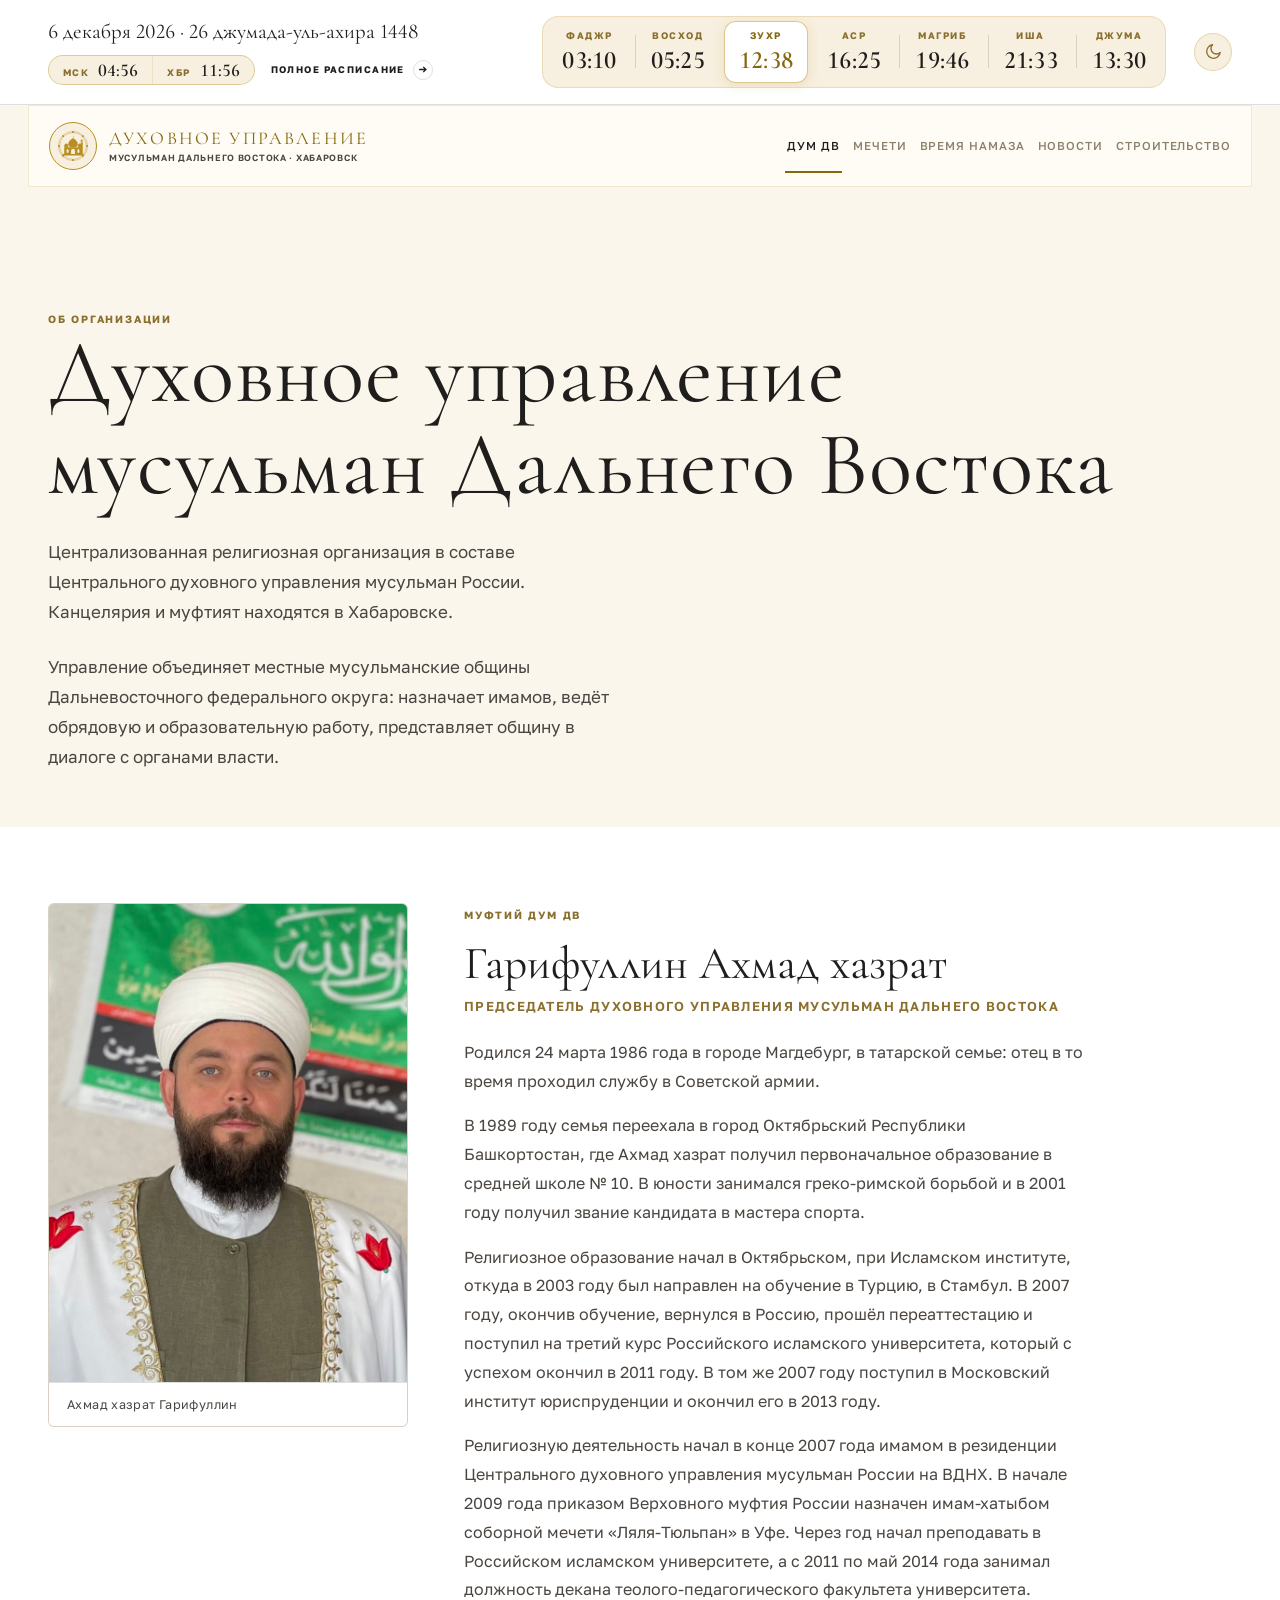
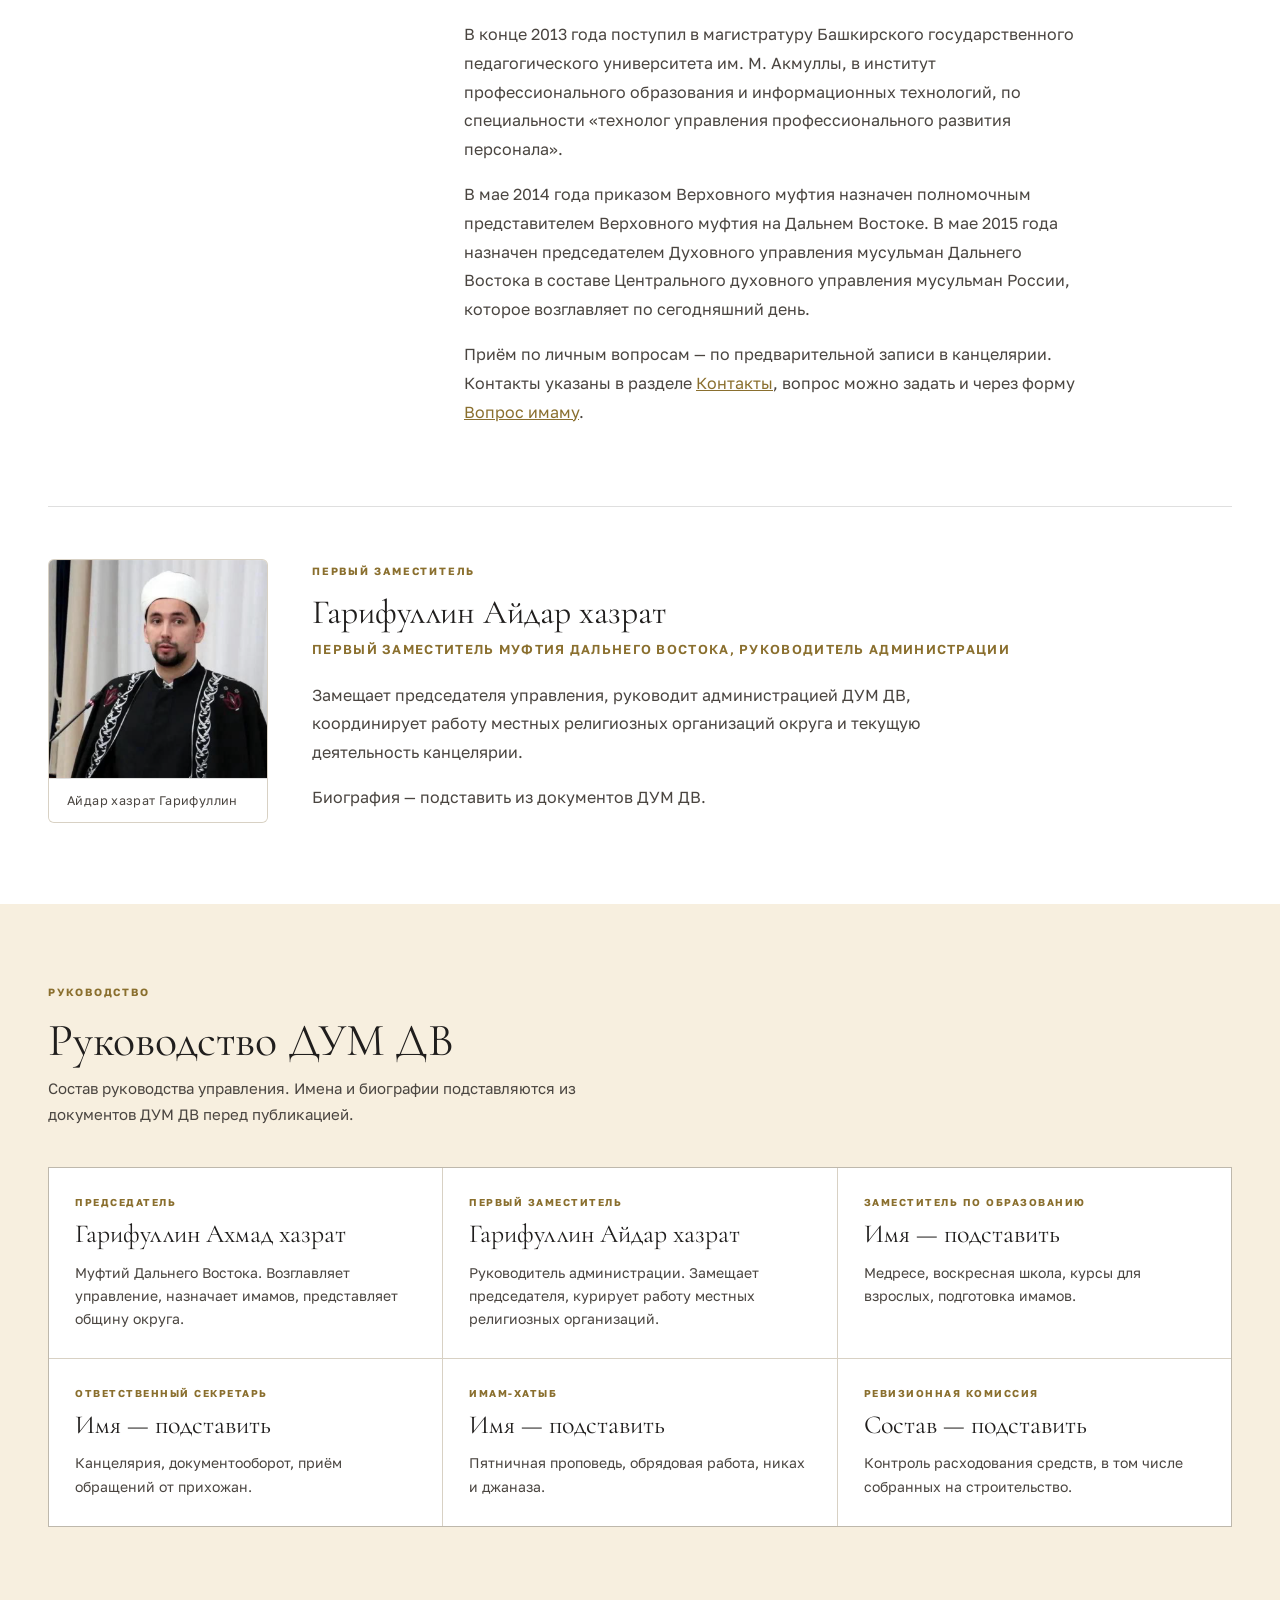
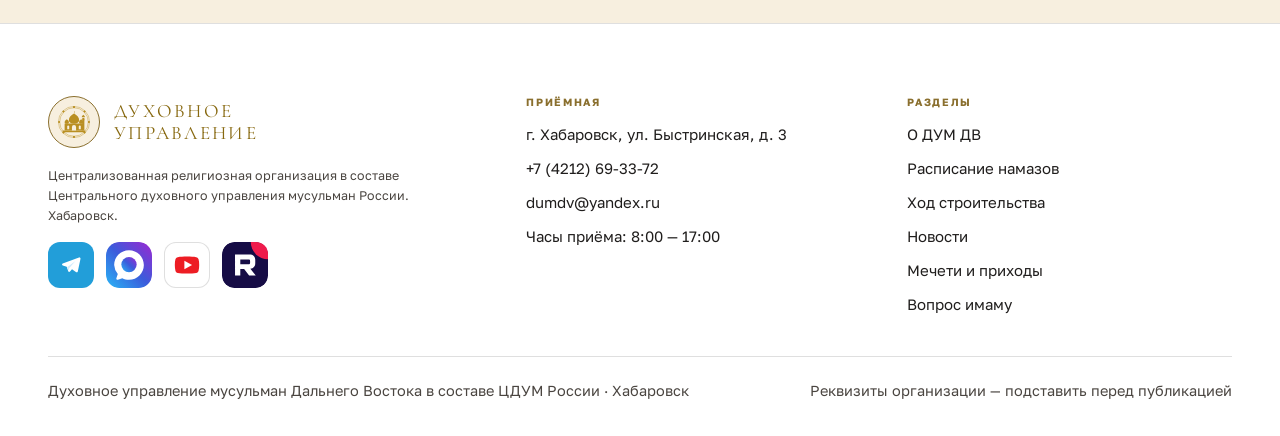
==== commit c3508d6e: "День и ночь вместо сезонов, джума в ряду намазов, события и новости Сезонные темы убраны. Снова день" ====
--- a/dumdv.html
+++ b/dumdv.html
@@ -15,7 +15,7 @@
 a{color:#8a6f2e}
 a:hover{color:#6f5822}
 img{max-width:100%}
-#season,#fsmenu{position:absolute;opacity:0;pointer-events:none}
+#night,#fsmenu{position:absolute;opacity:0;pointer-events:none}
 
 .page{
   --pg:#fbf6ec;--srf:#ffffff;--pnl:#f7efdf;--tx:#201e1d;--mut:#4a4540;
@@ -24,61 +24,57 @@
   --veil:linear-gradient(100deg,rgba(251,246,236,.96) 0%,rgba(251,246,236,.84) 34%,rgba(251,246,236,.28) 64%,rgba(251,246,236,0) 100%);
   background:var(--pg);color:var(--tx)
 }
-#season:checked ~ .page{
-  /* ЗИМА — снежный свет, лёд в панелях, холодное золото */
-  --pg:#EDF3FA;--srf:#FFFFFF;--pnl:#E2ECF6;--tx:#152436;--mut:#53647C;
-  --brd:rgba(21,36,54,.14);--gold:#7C6B35;--goldsoft:#BCA765;--track:#D6E3EF;
-  --strip:#FFFFFF;--heroimg:.95;
-  --veil:linear-gradient(100deg,rgba(237,243,250,.96) 0%,rgba(237,243,250,.86) 34%,rgba(237,243,250,.32) 64%,rgba(237,243,250,0) 100%)
-}
-#season:checked ~ .page .strip{background:linear-gradient(180deg,#FFFFFF,#F0F6FC)}
-#season:checked ~ .page .hero-img{filter:saturate(.78) brightness(1.04)}
-
-/* ── небо: снег идёт только в зимней теме ──────────────────────── */
-.sky{display:none}
-.moon{display:none}
-#season:checked ~ .page .sky{display:block}
-/* луна возвращается, когда в Хабаровске ночь */
-html.is-hero-dark #season ~ .page .moon{display:block}
-
-#season:checked ~ .page .star{
-  width:8px;height:8px;background:#fff;animation:snowFall 14s linear infinite;
-  box-shadow:0 0 0 1.5px rgba(108,158,208,.6),0 2px 6px rgba(28,56,96,.28)}
-#season:checked ~ .page .star::before{width:30px;height:2px;
-  background:linear-gradient(90deg,transparent,rgba(126,176,222,.85) 50%,transparent)}
-#season:checked ~ .page .star::after{width:2px;height:30px;
-  background:linear-gradient(180deg,transparent,rgba(126,176,222,.85) 50%,transparent)}
-#season:checked ~ .page .star:nth-child(3n){animation-duration:18s;width:6px;height:6px}
-#season:checked ~ .page .star:nth-child(4n){animation-duration:11s;width:11px;height:11px}
-#season:checked ~ .page .star:nth-child(5n){animation-duration:23s}
-#season:checked ~ .page .sky::after{
-  background:radial-gradient(circle at 74% 16%,rgba(206,228,250,.34),rgba(206,228,250,.1) 44%,transparent 72%)}
-@keyframes snowFall{
-  0%{transform:translateY(-18vh) translateX(0) rotate(0deg);opacity:0}
-  10%{opacity:.95}
-  45%{transform:translateY(18vh) translateX(26px)}
-  75%{transform:translateY(40vh) translateX(-14px)}
-  88%{opacity:.8}
-  100%{transform:translateY(64vh) translateX(16px) rotate(90deg);opacity:0}
-}
-@media (prefers-reduced-motion:reduce){.sky .star{animation:none;opacity:.75}}
-
-/* иконка переключателя: солнце или снежинка */
-#season:checked ~ .page .theme-plain{display:none}
-.theme-winter{display:none}
-#season:checked ~ .page .theme-winter{display:inline}
-
-/* зимой тёплое золото обводок уходит в холодную сталь */
-#season:checked ~ .page .hdr-in{background:rgba(255,255,255,.88);border-color:rgba(86,124,166,.22)}
-#season:checked ~ .page .hdr.stuck .hdr-in{box-shadow:0 14px 34px rgba(24,44,70,.14)}
-#season:checked ~ .page .fs{background:#F6FAFF}
-#season:checked ~ .page .jumua,
-#season:checked ~ .page .prayers,
-#season:checked ~ .page .theme-toggle{border-color:rgba(86,124,166,.3)}
-#season:checked ~ .page .clocks{background:rgba(86,124,166,.3);border-color:rgba(86,124,166,.3)}
-#season:checked ~ .page .prayer.is-next{border-color:rgba(124,107,53,.45);box-shadow:0 3px 12px rgba(40,70,110,.12)}
-#season:checked ~ .page .dots i{background:#2C3F56}
-#season:checked ~ .page .theme-toggle:hover{border-color:#5E86AE;color:#2F5A80}
+#night:checked ~ .page{
+  /* НОЧЬ — глубокая синева, тёплое золото, снимок остаётся читаемым */
+  --pg:#0E1626;--srf:#17203200;--srf:#172032;--pnl:#131B2B;--tx:#F4EEDE;--mut:rgba(244,238,222,.74);
+  --brd:rgba(244,238,222,.2);--gold:#E2C169;--goldsoft:#F0DCA3;--track:rgba(244,238,222,.18);
+  --strip:#172032;--heroimg:.72;
+  --veil:linear-gradient(100deg,rgba(14,22,38,.95) 0%,rgba(14,22,38,.82) 34%,rgba(14,22,38,.42) 64%,rgba(14,22,38,.18) 100%)
+}
+/* небо со звёздами: ночью по выбору темы и ночью по хабаровскому времени */
+#night:checked ~ .page .sky{display:block}
+html.is-hero-night .sky{display:block}
+#night:checked ~ .page .theme-day{display:none}
+.theme-night{display:none}
+#night:checked ~ .page .theme-night{display:inline}
+#night:checked ~ .page .clocks{background:rgba(255,255,255,.14);border-color:rgba(226,193,105,.3)}
+#night:checked ~ .page .clock{background:#161a23}
+#night:checked ~ .page .prayers{background:rgba(255,255,255,.05)}
+#night:checked ~ .page .prayer.is-next{background:rgba(226,193,105,.16);border-color:rgba(226,193,105,.5)}
+#night:checked ~ .page .prayer.is-next .prayer-k,#night:checked ~ .page .prayer.is-next .prayer-v{color:#E2C169}
+#night:checked ~ .page .hdr-in{background:rgba(25,29,40,.86);border-color:rgba(226,193,105,.22)}
+#night:checked ~ .page .hdr.stuck .hdr-in{background:#191d28}
+#night:checked ~ .page .hdr-nav a{color:rgba(243,236,221,.62)}
+#night:checked ~ .page .hdr-nav a:hover,#night:checked ~ .page .hdr-nav a.active{color:#f3ecdd}
+#night:checked ~ .page .hdr-nav a.active::after{background:#E2C169}
+#night:checked ~ .page .hdr-link.active-link::after{background:#E2C169}
+#night:checked ~ .page .hdr-link{color:#f3ecdd}
+#night:checked ~ .page .dots i{background:#f3ecdd}
+#night:checked ~ .page .fs{background:#12141c}
+#night:checked ~ .page .theme-toggle{background:rgba(255,255,255,.07);border-color:rgba(226,193,105,.32)}
+#night:checked ~ .page .theme-toggle:hover{border-color:#E2C169;color:#E2C169}
+
+/* ночью мечеть стоит в звёздном свете, а не в темноте */
+.sky::before{content:"";position:absolute;inset:0;pointer-events:none;
+  background:radial-gradient(ellipse 52% 46% at 62% 56%,rgba(232,214,166,.22),rgba(226,193,105,.08) 46%,transparent 72%),
+             radial-gradient(ellipse 70% 40% at 50% 0%,rgba(188,214,255,.16),transparent 70%)}
+.sky::after{background:radial-gradient(circle at 76% 22%,rgba(243,230,192,.3),rgba(243,230,192,.12) 40%,transparent 70%)}
+.moon{box-shadow:inset -24px -8px 0 0 #f7ecd0,0 0 150px 46px rgba(243,230,192,.42)}
+.star{width:5px;height:5px;background:#fff;box-shadow:0 0 10px 2px rgba(255,255,255,.75)}
+.star::before{width:34px;height:2px;
+  background:linear-gradient(90deg,transparent,rgba(255,252,240,.92) 50%,transparent)}
+.star::after{width:2px;height:34px;
+  background:linear-gradient(180deg,transparent,rgba(255,252,240,.92) 50%,transparent)}
+.star:nth-child(3n){width:4px;height:4px}
+.star:nth-child(4n){width:7px;height:7px}
+.star:nth-child(4n)::before{width:46px}
+.star:nth-child(4n)::after{height:46px}
+@keyframes twinkle{0%,100%{opacity:.55}50%{opacity:1}}
+/* ночной снимок: тёмный, но мечеть читается */
+.hero-night-tint{background:linear-gradient(to bottom,rgba(8,13,30,.72) 0%,rgba(10,16,34,.6) 34%,
+  rgba(14,21,40,.5) 66%,rgba(17,25,44,.62) 100%)}
+
+
 
 .wrap{max-width:1240px;margin:0 auto;padding:0 28px}
 .kicker{font-size:10.5px;font-weight:700;letter-spacing:.17em;text-transform:uppercase;color:var(--gold)}
@@ -89,10 +85,6 @@
 .strip-left{margin-right:auto;display:flex;flex-direction:column;gap:11px}
 .strip-row{display:flex;align-items:center;gap:16px;flex-wrap:wrap}
 .date{font-family:"Cormorant Garamond",Georgia,serif;font-size:21px;color:var(--tx);font-variant-numeric:lining-nums}
-/* джума и ссылка на расписание — единым блоком слева */
-.jumua{display:inline-flex;align-items:baseline;gap:9px;padding:5px 14px;border-radius:999px;background:var(--pnl);border:1px solid rgba(185,143,34,.28)}
-.jumua-k{font-size:9.5px;font-weight:700;letter-spacing:.15em;text-transform:uppercase;color:var(--gold)}
-.jumua-v{font-family:"Cormorant Garamond",Georgia,serif;font-size:18px;font-weight:600;line-height:1;font-variant-numeric:lining-nums tabular-nums;color:var(--gold)}
 /* часы: Москва и Хабаровск, одной сдвоенной плашкой в стиле джумы */
 .clocks{display:inline-flex;align-items:stretch;gap:1px;border-radius:999px;overflow:hidden;background:rgba(185,143,34,.28);border:1px solid rgba(185,143,34,.28)}
 .clock{display:inline-flex;align-items:baseline;gap:9px;padding:5px 14px;background:var(--pnl)}
@@ -167,7 +159,7 @@
 .hero{position:relative;overflow:hidden;background:var(--pg);margin-top:-108px}
 .hero-img{position:absolute;inset:0;width:100%;height:100%;object-fit:cover;object-position:70% 40%;opacity:var(--heroimg);filter:saturate(.62) contrast(.92)}
 .hero-veil{position:absolute;inset:0;background:var(--veil)}
-.sky{position:absolute;inset:0;pointer-events:none}
+.sky{display:none;position:absolute;inset:0;pointer-events:none}
 /* мягкий свет от луны по небу */
 .sky::after{content:"";position:absolute;right:0;top:0;width:min(680px,72%);height:min(540px,62%);pointer-events:none;background:radial-gradient(circle at 76% 22%,rgba(243,230,192,.22),rgba(243,230,192,.08) 40%,transparent 68%)}
 .moon{position:absolute;right:120px;top:70px;width:96px;height:96px;border-radius:50%;box-shadow:inset -24px -8px 0 0 #f3e6c0,0 0 120px 38px rgba(243,230,192,.3)}
@@ -292,10 +284,8 @@
 .theme-toggle:hover{border-color:#B98F22;color:#87680F}
 .theme-toggle svg{width:19px;height:19px;fill:none;stroke:currentColor;stroke-width:1.7;stroke-linecap:round;stroke-linejoin:round}
 /* светлая тема — луна (нажать, чтобы стемнело), тёмная — солнце */
-.theme-toggle .theme-plain{display:block}
-.theme-toggle .theme-winter{display:none}
-#season:checked ~ .page .theme-toggle .theme-plain{display:none}
-#season:checked ~ .page .theme-toggle .theme-winter{display:block}
+.theme-toggle .theme-day{display:block}
+.theme-toggle .theme-night{display:none}
 .vh{position:absolute;width:1px;height:1px;margin:-1px;padding:0;overflow:hidden;clip:rect(0 0 0 0);white-space:nowrap;border:0}
 
 /* шапка: одна строка на десктопе, на узких экранах разделы переносятся под логотип */
@@ -369,25 +359,25 @@
 </style>
 </head>
 <body>
-<input type="checkbox" id="season">
+<input type="checkbox" id="night">
 <script>
 // Тема держится между страницами. Пишем и в localStorage, и в куку:
 // в приватном окне localStorage молча недоступен, и выбор бы терялся.
 (function () {
-  var n = document.getElementById('season');
+  var n = document.getElementById('night');
   if (!n) return;
   var KEY = 'dumdv-theme';
   function load() {
     try { var v = localStorage.getItem(KEY); if (v) return v; } catch (e) {}
-    var m = /(?:^|;\s*)dumdv-theme=(winter|plain)/.exec(document.cookie || '');
+    var m = /(?:^|;\s*)dumdv-theme=(night|day)/.exec(document.cookie || '');
     return m ? m[1] : null;
   }
   function save(v) {
     try { localStorage.setItem(KEY, v); } catch (e) {}
     try { document.cookie = KEY + '=' + v + ';path=/;max-age=31536000;samesite=lax'; } catch (e) {}
   }
-  if (load() === 'winter') n.checked = true;
-  n.addEventListener('change', function () { save(n.checked ? 'winter' : 'plain'); });
+  if (load() === 'night') n.checked = true;
+  n.addEventListener('change', function () { save(n.checked ? 'night' : 'day'); });
 })();
 </script>
 <div class="page">
@@ -397,7 +387,6 @@
       <div class="strip-left">
         <span class="date"><span id="today">Дата</span> · <span id="hijri">—</span></span>
         <div class="strip-row">
-          <span class="jumua"><span class="jumua-k">Джума</span><span class="jumua-v">13:30</span></span>
           <span class="clocks" id="clocks">
             <span class="clock" title="Время в Москве">
               <span class="clock-k">Мск</span>
@@ -418,11 +407,12 @@
         <div class="prayer" data-t="16:25" data-gen="асра"><span class="prayer-k">Аср</span><span class="prayer-v">16:25</span></div>
         <div class="prayer" data-t="19:46" data-gen="магриба"><span class="prayer-k">Магриб</span><span class="prayer-v">19:46</span></div>
         <div class="prayer" data-t="21:33" data-gen="иши"><span class="prayer-k">Иша</span><span class="prayer-v">21:33</span></div>
+        <div class="prayer prayer-jumua"><span class="prayer-k">Джума</span><span class="prayer-v">13:30</span></div>
       </div>
-      <label class="theme-toggle" for="season" title="Зимняя тема">
-        <span class="vh">Включить зимнюю тему</span>
-        <svg class="theme-plain" viewBox="0 0 24 24" aria-hidden="true"><circle cx="12" cy="12" r="4.2"/><path d="M12 2.6v2.6M12 18.8v2.6M2.6 12h2.6M18.8 12h2.6M5.4 5.4l1.9 1.9M16.7 16.7l1.9 1.9M18.6 5.4l-1.9 1.9M7.3 16.7l-1.9 1.9"/></svg>
-        <svg class="theme-winter" viewBox="0 0 24 24" aria-hidden="true"><path d="M12 2.5v19M3.8 7.2l16.4 9.6M20.2 7.2 3.8 16.8"/><path d="M12 6.2 9.8 4.3M12 6.2l2.2-1.9M12 17.8l-2.2 1.9M12 17.8l2.2 1.9"/><path d="m6.9 9.1-2.8-.4M6.9 9.1 5.6 6.6M17.1 14.9l2.8.4M17.1 14.9l1.3 2.5"/><path d="m6.9 14.9-1.3 2.5M6.9 14.9l-2.8.4M17.1 9.1l1.3-2.5M17.1 9.1l2.8-.4"/></svg>
+      <label class="theme-toggle" for="night" title="Переключить тему">
+        <span class="vh">Переключить тему</span>
+        <svg class="theme-day" viewBox="0 0 24 24" aria-hidden="true"><path d="M20.5 13.2A8.6 8.6 0 1 1 10.8 3.5a6.8 6.8 0 0 0 9.7 9.7z"/></svg>
+        <svg class="theme-night" viewBox="0 0 24 24" aria-hidden="true"><circle cx="12" cy="12" r="4.1"/><path d="M12 2.6v2.1M12 19.3v2.1M4.3 4.3l1.5 1.5M18.2 18.2l1.5 1.5M2.6 12h2.1M19.3 12h2.1M4.3 19.7l1.5-1.5M18.2 5.8l1.5-1.5"/></svg>
       </label>
     </div>
   </div>
@@ -763,12 +753,12 @@
     var cur = khbSeconds(now), chosen = null;
     for (var i = 0; i < slots.length; i++) {
       slots[i].classList.remove('is-next');
-      if (slots[i].getAttribute('data-sun')) continue;
+      if (slots[i].getAttribute('data-sun') || !slots[i].getAttribute('data-t')) continue;
       var hm = slots[i].getAttribute('data-t').split(':');
       var sec = parseInt(hm[0], 10) * 3600 + parseInt(hm[1], 10) * 60;
       if (!chosen && sec > cur) chosen = slots[i];
     }
-    if (!chosen) { for (var j = 0; j < slots.length; j++) { if (!slots[j].getAttribute('data-sun')) { chosen = slots[j]; break; } } }
+    if (!chosen) { for (var j = 0; j < slots.length; j++) { if (!slots[j].getAttribute('data-sun') && slots[j].getAttribute('data-t')) { chosen = slots[j]; break; } } }
     if (chosen) chosen.classList.add('is-next');
   }
   function tick() {
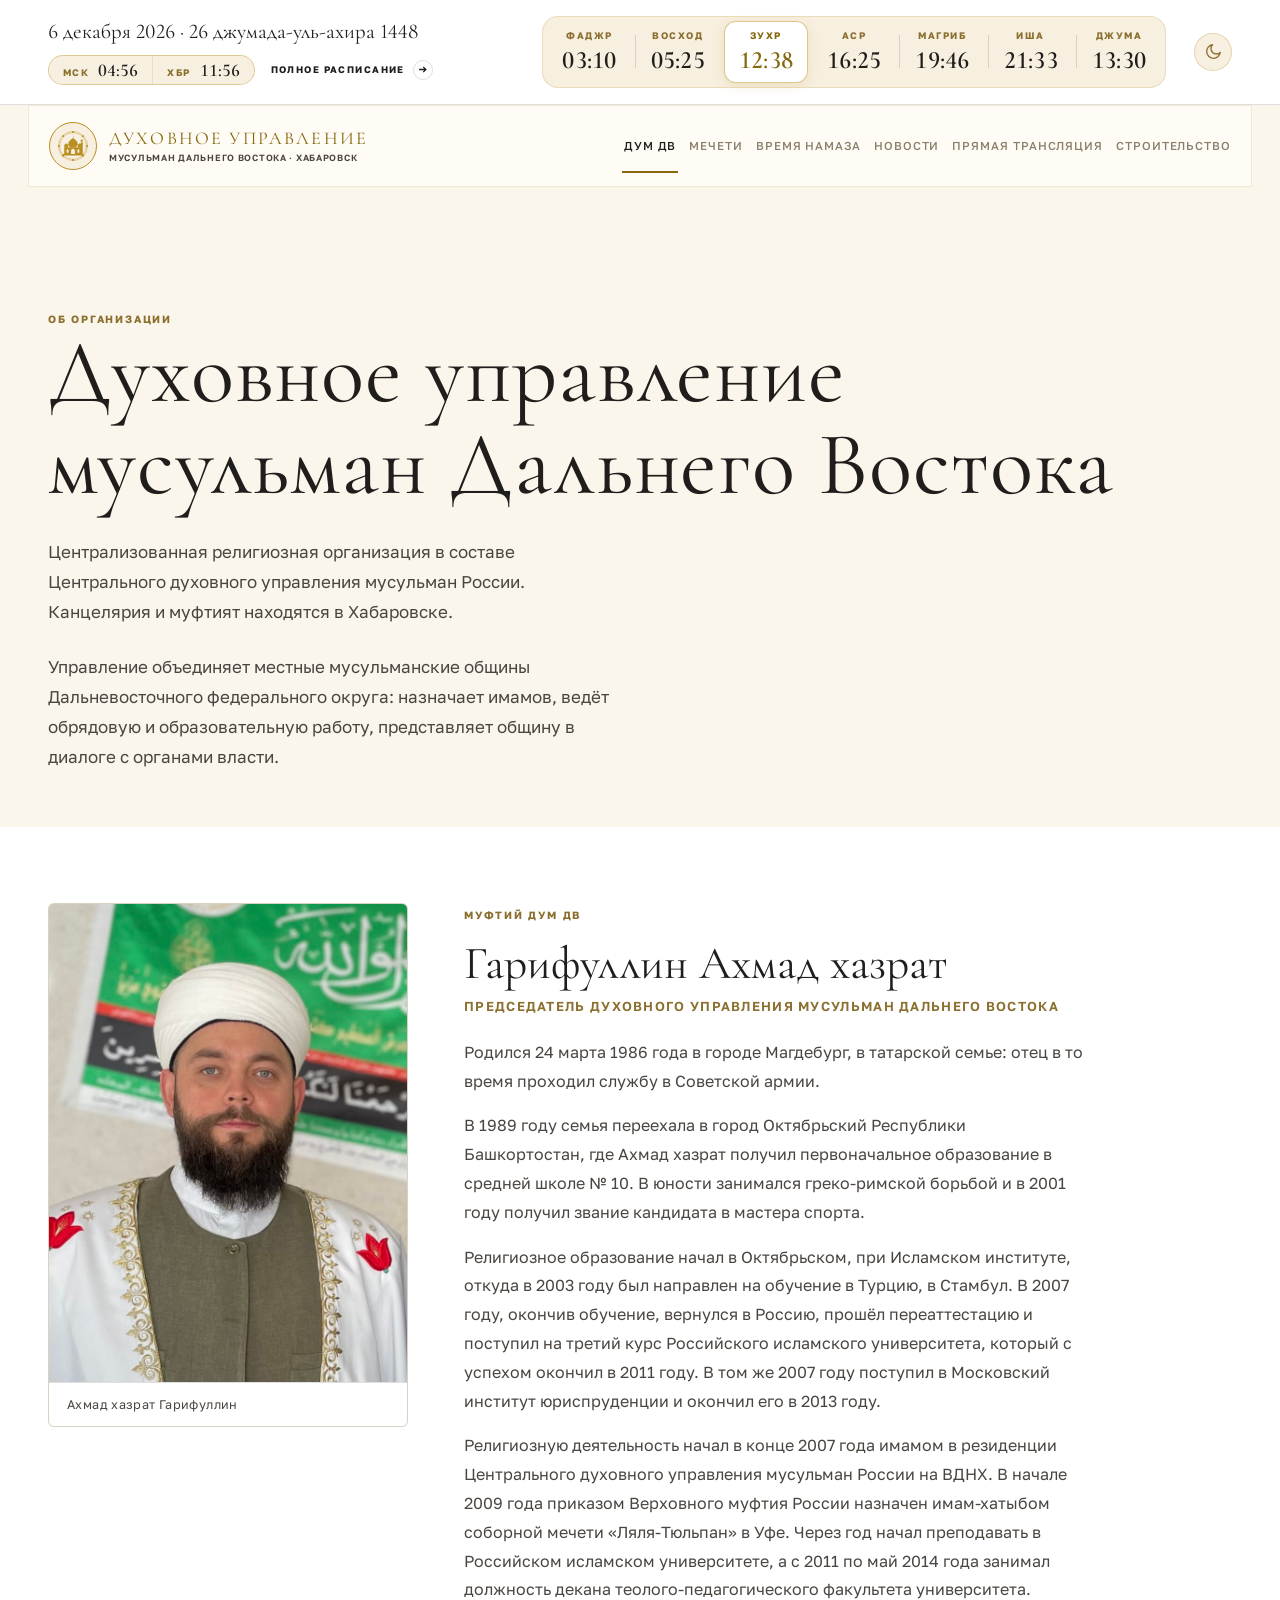
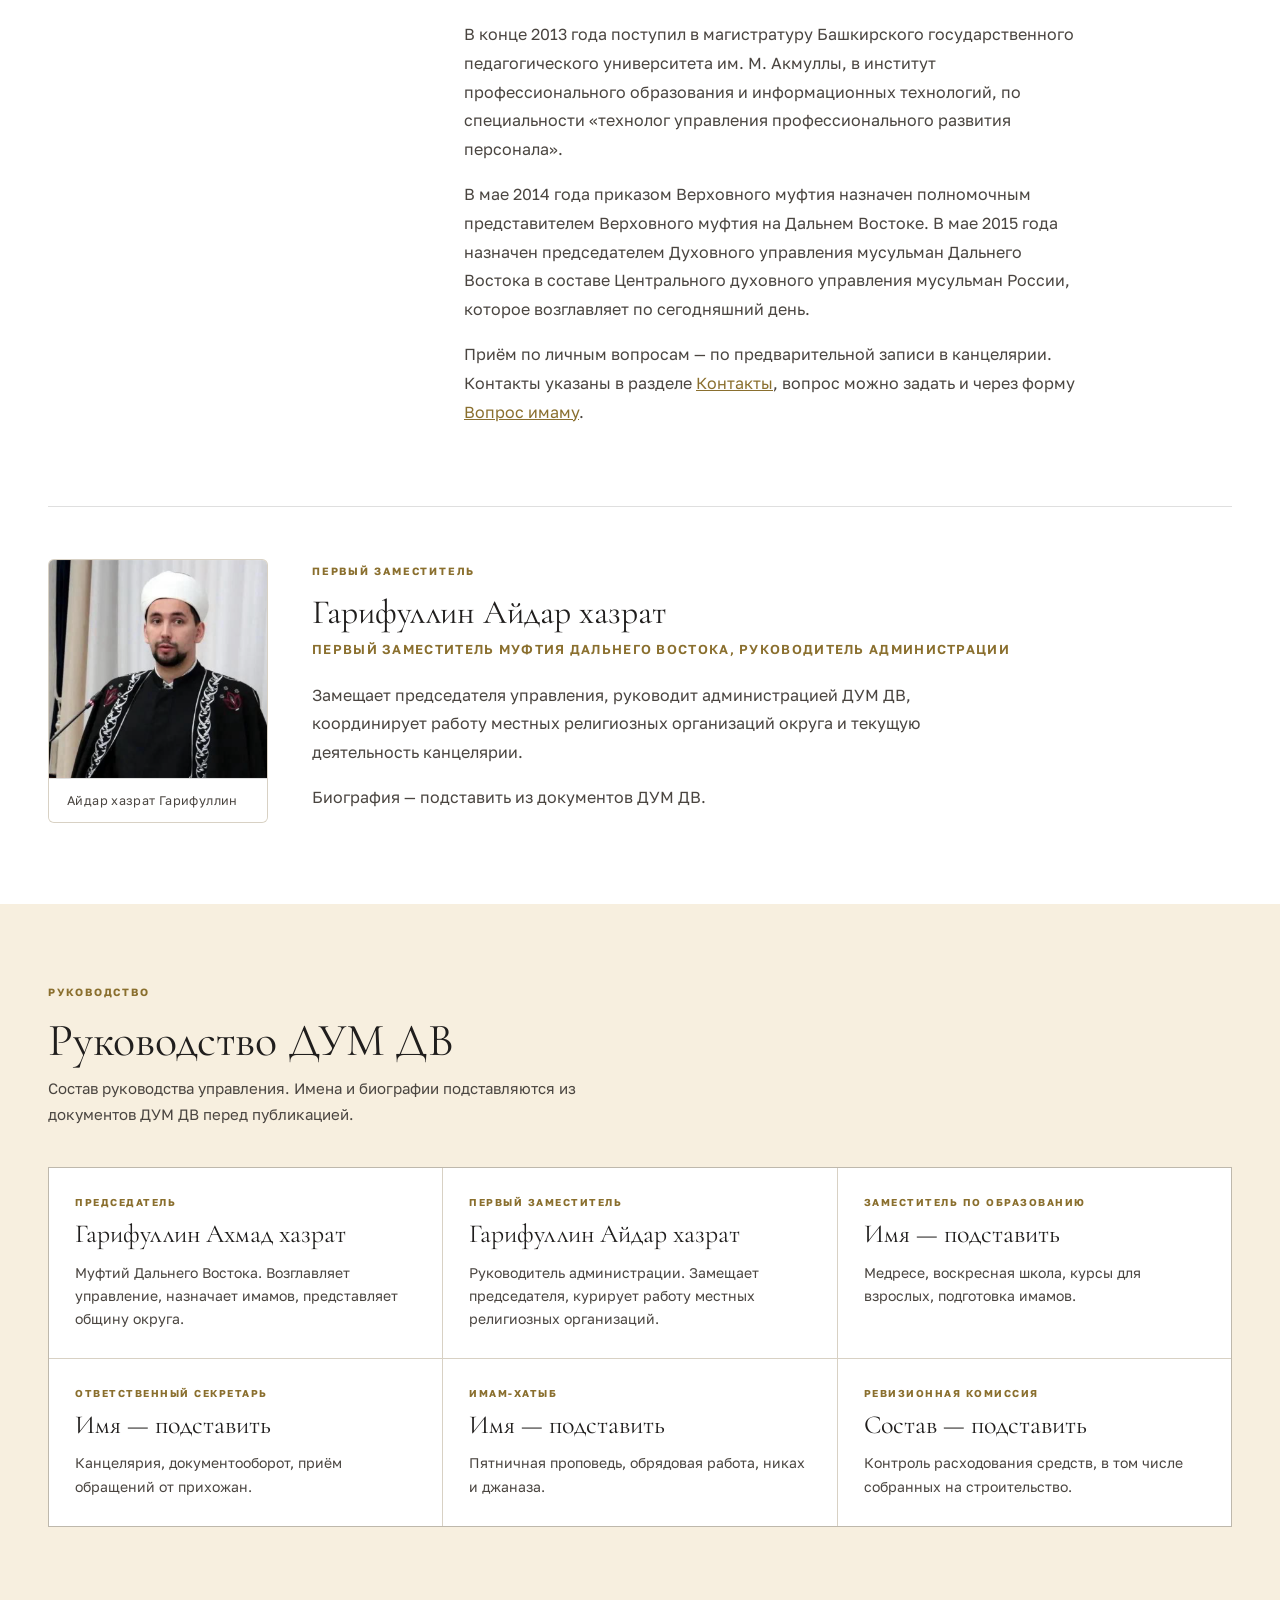
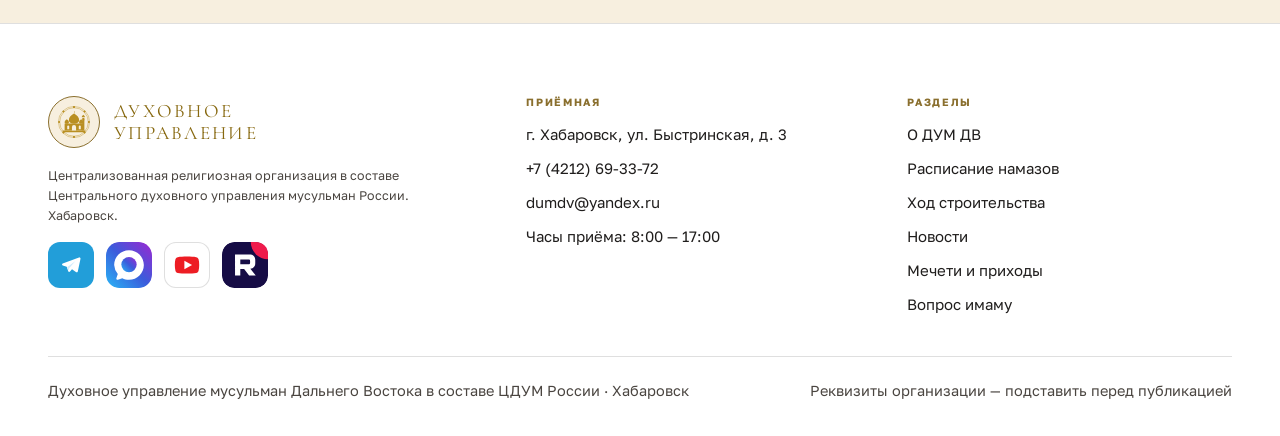
==== commit 08dce5b7: "События компактнее, новый раздел «Прямая трансляция» Карточки событий были во весь экран и листались" ====
--- a/dumdv.html
+++ b/dumdv.html
@@ -28,7 +28,7 @@
   /* НОЧЬ — глубокая синева, тёплое золото, снимок остаётся читаемым */
   --pg:#0E1626;--srf:#17203200;--srf:#172032;--pnl:#131B2B;--tx:#F4EEDE;--mut:rgba(244,238,222,.74);
   --brd:rgba(244,238,222,.2);--gold:#E2C169;--goldsoft:#F0DCA3;--track:rgba(244,238,222,.18);
-  --strip:#172032;--heroimg:.72;
+  --strip:#172032;--heroimg:1;
   --veil:linear-gradient(100deg,rgba(14,22,38,.95) 0%,rgba(14,22,38,.82) 34%,rgba(14,22,38,.42) 64%,rgba(14,22,38,.18) 100%)
 }
 /* небо со звёздами: ночью по выбору темы и ночью по хабаровскому времени */
@@ -54,25 +54,6 @@
 #night:checked ~ .page .theme-toggle{background:rgba(255,255,255,.07);border-color:rgba(226,193,105,.32)}
 #night:checked ~ .page .theme-toggle:hover{border-color:#E2C169;color:#E2C169}
 
-/* ночью мечеть стоит в звёздном свете, а не в темноте */
-.sky::before{content:"";position:absolute;inset:0;pointer-events:none;
-  background:radial-gradient(ellipse 52% 46% at 62% 56%,rgba(232,214,166,.22),rgba(226,193,105,.08) 46%,transparent 72%),
-             radial-gradient(ellipse 70% 40% at 50% 0%,rgba(188,214,255,.16),transparent 70%)}
-.sky::after{background:radial-gradient(circle at 76% 22%,rgba(243,230,192,.3),rgba(243,230,192,.12) 40%,transparent 70%)}
-.moon{box-shadow:inset -24px -8px 0 0 #f7ecd0,0 0 150px 46px rgba(243,230,192,.42)}
-.star{width:5px;height:5px;background:#fff;box-shadow:0 0 10px 2px rgba(255,255,255,.75)}
-.star::before{width:34px;height:2px;
-  background:linear-gradient(90deg,transparent,rgba(255,252,240,.92) 50%,transparent)}
-.star::after{width:2px;height:34px;
-  background:linear-gradient(180deg,transparent,rgba(255,252,240,.92) 50%,transparent)}
-.star:nth-child(3n){width:4px;height:4px}
-.star:nth-child(4n){width:7px;height:7px}
-.star:nth-child(4n)::before{width:46px}
-.star:nth-child(4n)::after{height:46px}
-@keyframes twinkle{0%,100%{opacity:.55}50%{opacity:1}}
-/* ночной снимок: тёмный, но мечеть читается */
-.hero-night-tint{background:linear-gradient(to bottom,rgba(8,13,30,.72) 0%,rgba(10,16,34,.6) 34%,
-  rgba(14,21,40,.5) 66%,rgba(17,25,44,.62) 100%)}
 
 
 
@@ -169,6 +150,38 @@
 .star::before{width:26px;height:1.5px;background:linear-gradient(90deg,transparent,rgba(255,255,255,.75) 50%,transparent)}
 .star::after{width:1.5px;height:26px;background:linear-gradient(180deg,transparent,rgba(255,255,255,.75) 50%,transparent)}
 @keyframes twinkle{0%,100%{opacity:.5}50%{opacity:1}}
+/* ночью мечеть стоит в лунном свете — без солнечных бликов */
+.sky::before{content:"";position:absolute;inset:0;pointer-events:none;
+  background:radial-gradient(ellipse 54% 48% at 62% 56%,rgba(154,186,232,.18),transparent 72%),
+             radial-gradient(ellipse 62% 38% at 78% 6%,rgba(176,203,246,.2),transparent 74%)}
+.sky::after{background:radial-gradient(circle at 76% 22%,rgba(206,222,250,.26),rgba(206,222,250,.1) 42%,transparent 72%)}
+.moon{box-shadow:inset -24px -8px 0 0 #eef2fb,0 0 130px 40px rgba(205,221,248,.34)}
+/* звёзды мелкие и мерцают вразнобой */
+.star{width:3px;height:3px;background:#fff;box-shadow:0 0 5px 1px rgba(255,255,255,.6);
+  animation:twinkle 3.1s ease-in-out infinite}
+.star::before{width:18px;height:1.2px;
+  background:linear-gradient(90deg,transparent,rgba(238,245,255,.8) 50%,transparent)}
+.star::after{width:1.2px;height:18px;
+  background:linear-gradient(180deg,transparent,rgba(238,245,255,.8) 50%,transparent)}
+.star:nth-child(3n){width:2px;height:2px;animation-duration:2.3s}
+.star:nth-child(3n)::before{width:13px}
+.star:nth-child(3n)::after{height:13px}
+.star:nth-child(4n){width:4px;height:4px;animation-duration:4.4s}
+.star:nth-child(4n)::before{width:24px}
+.star:nth-child(4n)::after{height:24px}
+.star:nth-child(5n){animation-duration:5.2s}
+@keyframes twinkle{0%,100%{opacity:.28}50%{opacity:1}}
+
+/* ночной снимок: гасим дневной свет и уводим кадр в синеву */
+#night:checked ~ .page .hero,#night:checked ~ .page .bh{background:#070C18}
+#night:checked ~ .page .hero-img,
+#night:checked ~ .page .bh-shot img{filter:brightness(.44) contrast(1.08) saturate(.52)}
+#night:checked ~ .page .hero-veil{background:linear-gradient(to bottom,
+  rgba(7,13,26,.5) 0%,rgba(7,13,26,.28) 30%,rgba(7,13,26,.5) 62%,rgba(8,15,30,.88) 100%)}
+#night:checked ~ .page .bh-veil{background:linear-gradient(to bottom,
+  rgba(7,13,26,.52) 0%,rgba(7,13,26,.3) 28%,rgba(7,13,26,.5) 58%,rgba(8,15,30,.9) 100%)}
+.hero-night-tint{background:linear-gradient(to bottom,rgba(8,13,30,.72) 0%,rgba(10,16,34,.6) 34%,
+  rgba(14,21,40,.5) 66%,rgba(17,25,44,.62) 100%)}
 .hero-in{position:relative;padding:210px 28px 122px;max-width:1240px;margin:0 auto}
 .hero h1{font-size:clamp(44px,7vw,92px);line-height:1.03;letter-spacing:.02em;text-transform:uppercase;max-width:12ch;color:var(--tx)}
 .hero p{font-family:"Cormorant Garamond",Georgia,serif;font-size:26px;line-height:1.5;max-width:34ch;color:var(--mut);margin:32px 0 38px}
@@ -472,6 +485,7 @@
         <a href="mecheti.html">Мечети</a>
         <a href="namaz.html">Время намаза</a>
         <a href="novosti.html">Новости</a>
+        <a href="translyaciya.html">Прямая трансляция</a>
         <a href="stroitelstvo.html">Строительство</a>
       </nav>
     </div>
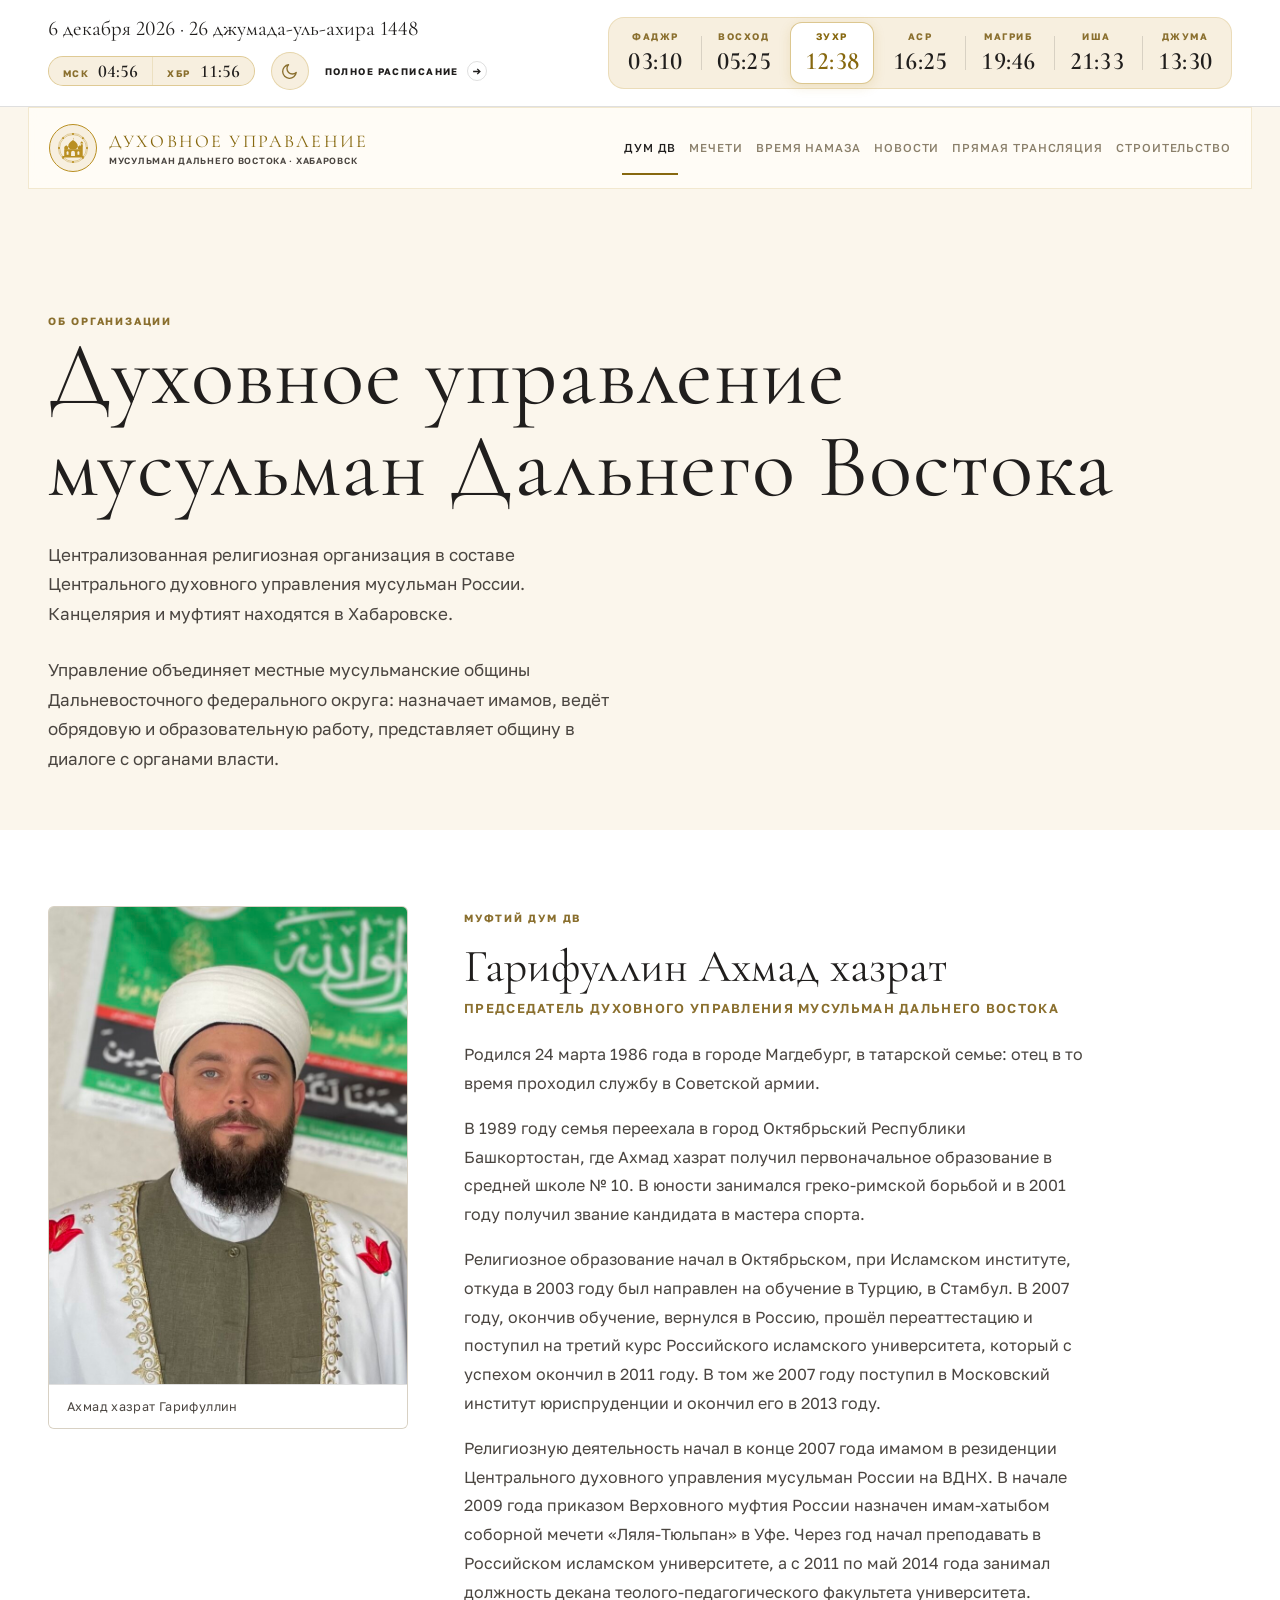
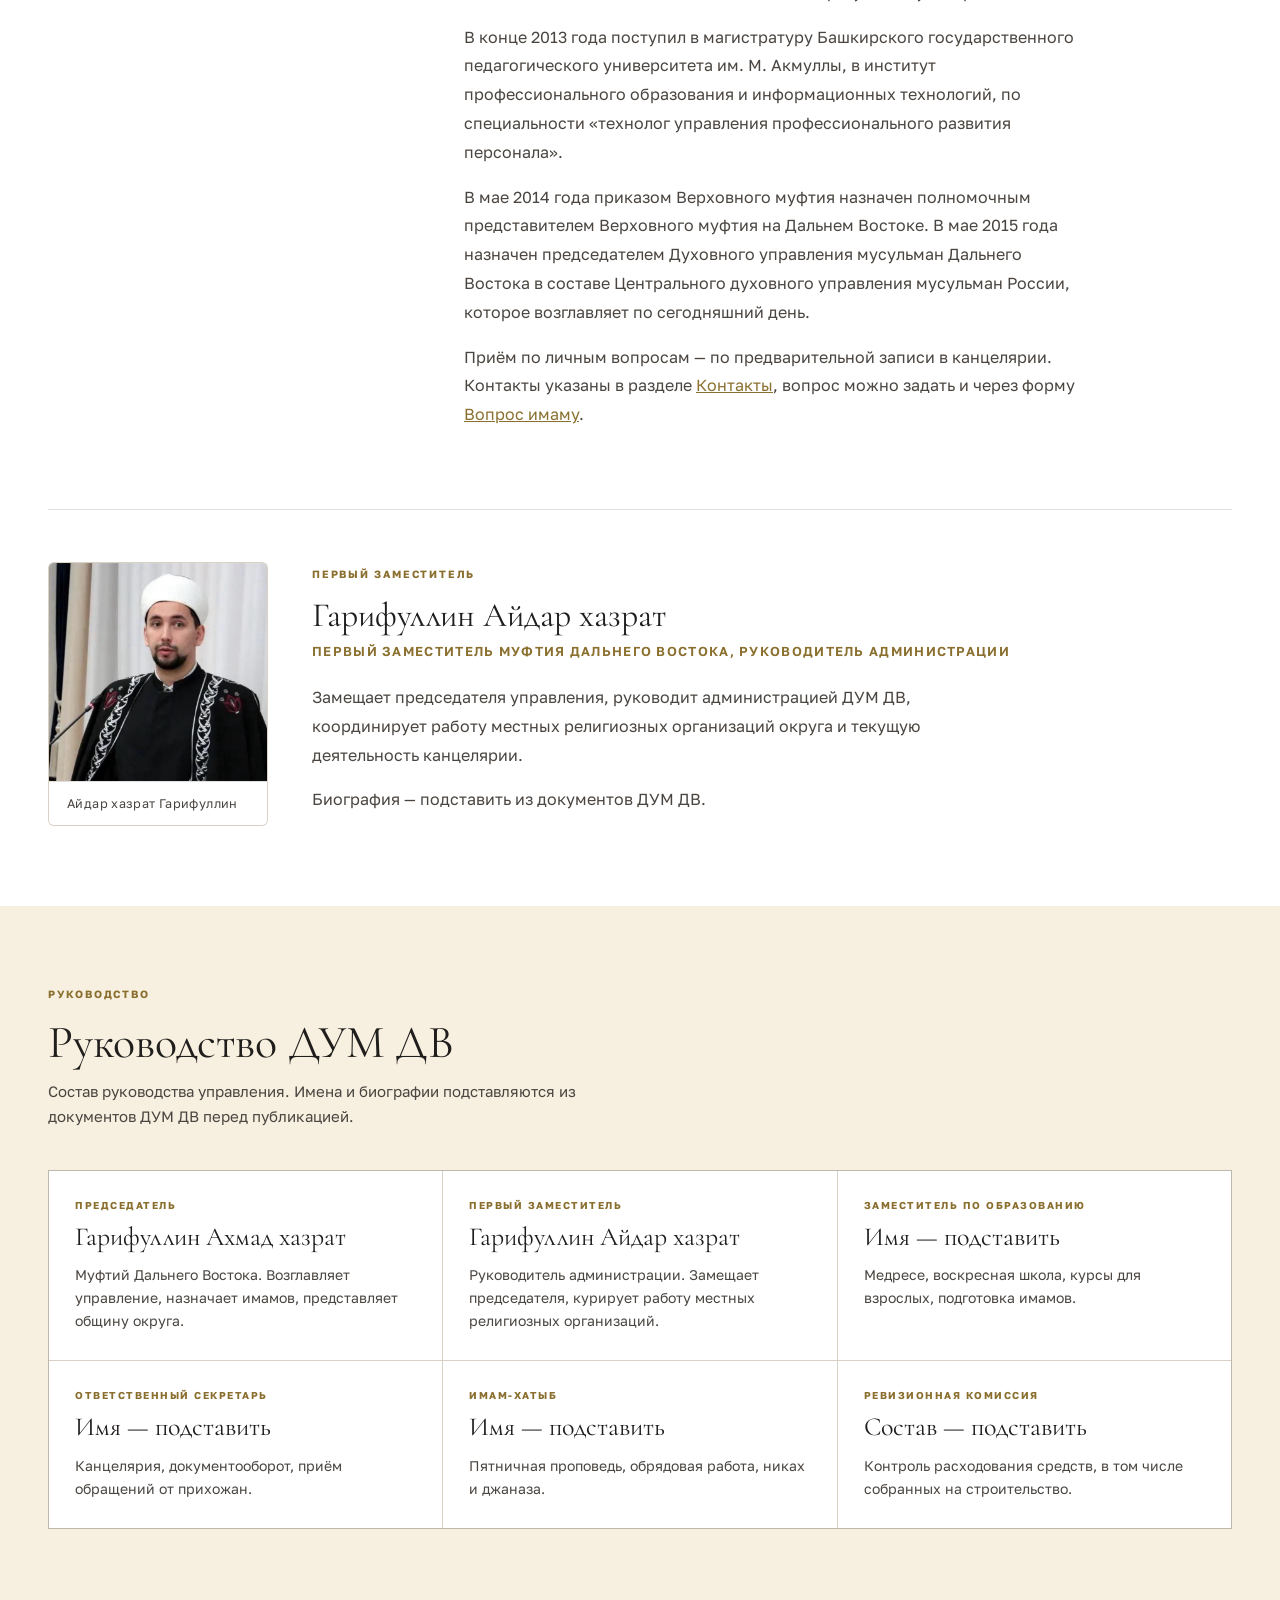
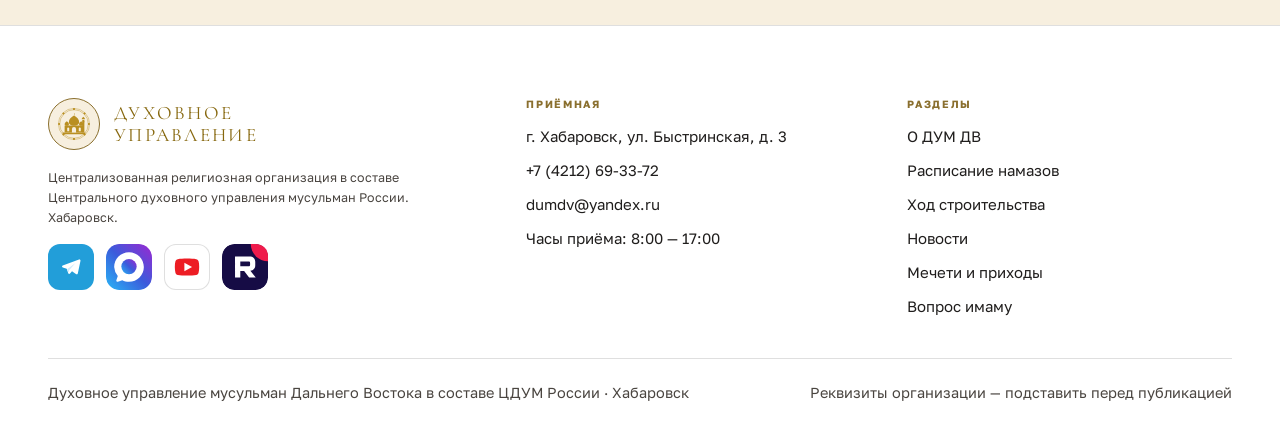
==== commit f639b77c: "Переключатель темы — рядом с часами Раньше он стоял последним в полосе и на телефоне уезжал отдельно" ====
--- a/dumdv.html
+++ b/dumdv.html
@@ -22,7 +22,7 @@
   --brd:rgba(32,30,29,.14);--gold:#8a6f2e;--goldsoft:#c8a94f;--track:#e9dcc0;
   --strip:#ffffff;--heroimg:1;
   --veil:linear-gradient(100deg,rgba(251,246,236,.96) 0%,rgba(251,246,236,.84) 34%,rgba(251,246,236,.28) 64%,rgba(251,246,236,0) 100%);
-  background:var(--pg);color:var(--tx)
+  background:var(--pg);color:var(--tx);font-variant-numeric:lining-nums
 }
 #night:checked ~ .page{
   /* НОЧЬ — глубокая синева, тёплое золото, снимок остаётся читаемым */
@@ -410,6 +410,11 @@
               <span class="clock-v"><span data-h>--</span><i class="sep">:</i><span data-m>--</span></span>
             </span>
           </span>
+          <label class="theme-toggle" for="night" title="Переключить тему">
+          <span class="vh">Переключить тему</span>
+          <svg class="theme-day" viewBox="0 0 24 24" aria-hidden="true"><path d="M20.5 13.2A8.6 8.6 0 1 1 10.8 3.5a6.8 6.8 0 0 0 9.7 9.7z"/></svg>
+          <svg class="theme-night" viewBox="0 0 24 24" aria-hidden="true"><circle cx="12" cy="12" r="4.1"/><path d="M12 2.6v2.1M12 19.3v2.1M4.3 4.3l1.5 1.5M18.2 18.2l1.5 1.5M2.6 12h2.1M19.3 12h2.1M4.3 19.7l1.5-1.5M18.2 5.8l1.5-1.5"/></svg>
+          </label>
           <a class="strip-link" href="namaz.html">Полное расписание<span class="arr"><svg viewBox="0 0 12 12" aria-hidden="true"><path d="M1.5 6h9M7 2.5 10.5 6 7 9.5"/></svg></span></a>
         </div>
       </div>
@@ -422,11 +427,6 @@
         <div class="prayer" data-t="21:33" data-gen="иши"><span class="prayer-k">Иша</span><span class="prayer-v">21:33</span></div>
         <div class="prayer prayer-jumua"><span class="prayer-k">Джума</span><span class="prayer-v">13:30</span></div>
       </div>
-      <label class="theme-toggle" for="night" title="Переключить тему">
-        <span class="vh">Переключить тему</span>
-        <svg class="theme-day" viewBox="0 0 24 24" aria-hidden="true"><path d="M20.5 13.2A8.6 8.6 0 1 1 10.8 3.5a6.8 6.8 0 0 0 9.7 9.7z"/></svg>
-        <svg class="theme-night" viewBox="0 0 24 24" aria-hidden="true"><circle cx="12" cy="12" r="4.1"/><path d="M12 2.6v2.1M12 19.3v2.1M4.3 4.3l1.5 1.5M18.2 18.2l1.5 1.5M2.6 12h2.1M19.3 12h2.1M4.3 19.7l1.5-1.5M18.2 5.8l1.5-1.5"/></svg>
-      </label>
     </div>
   </div>
 
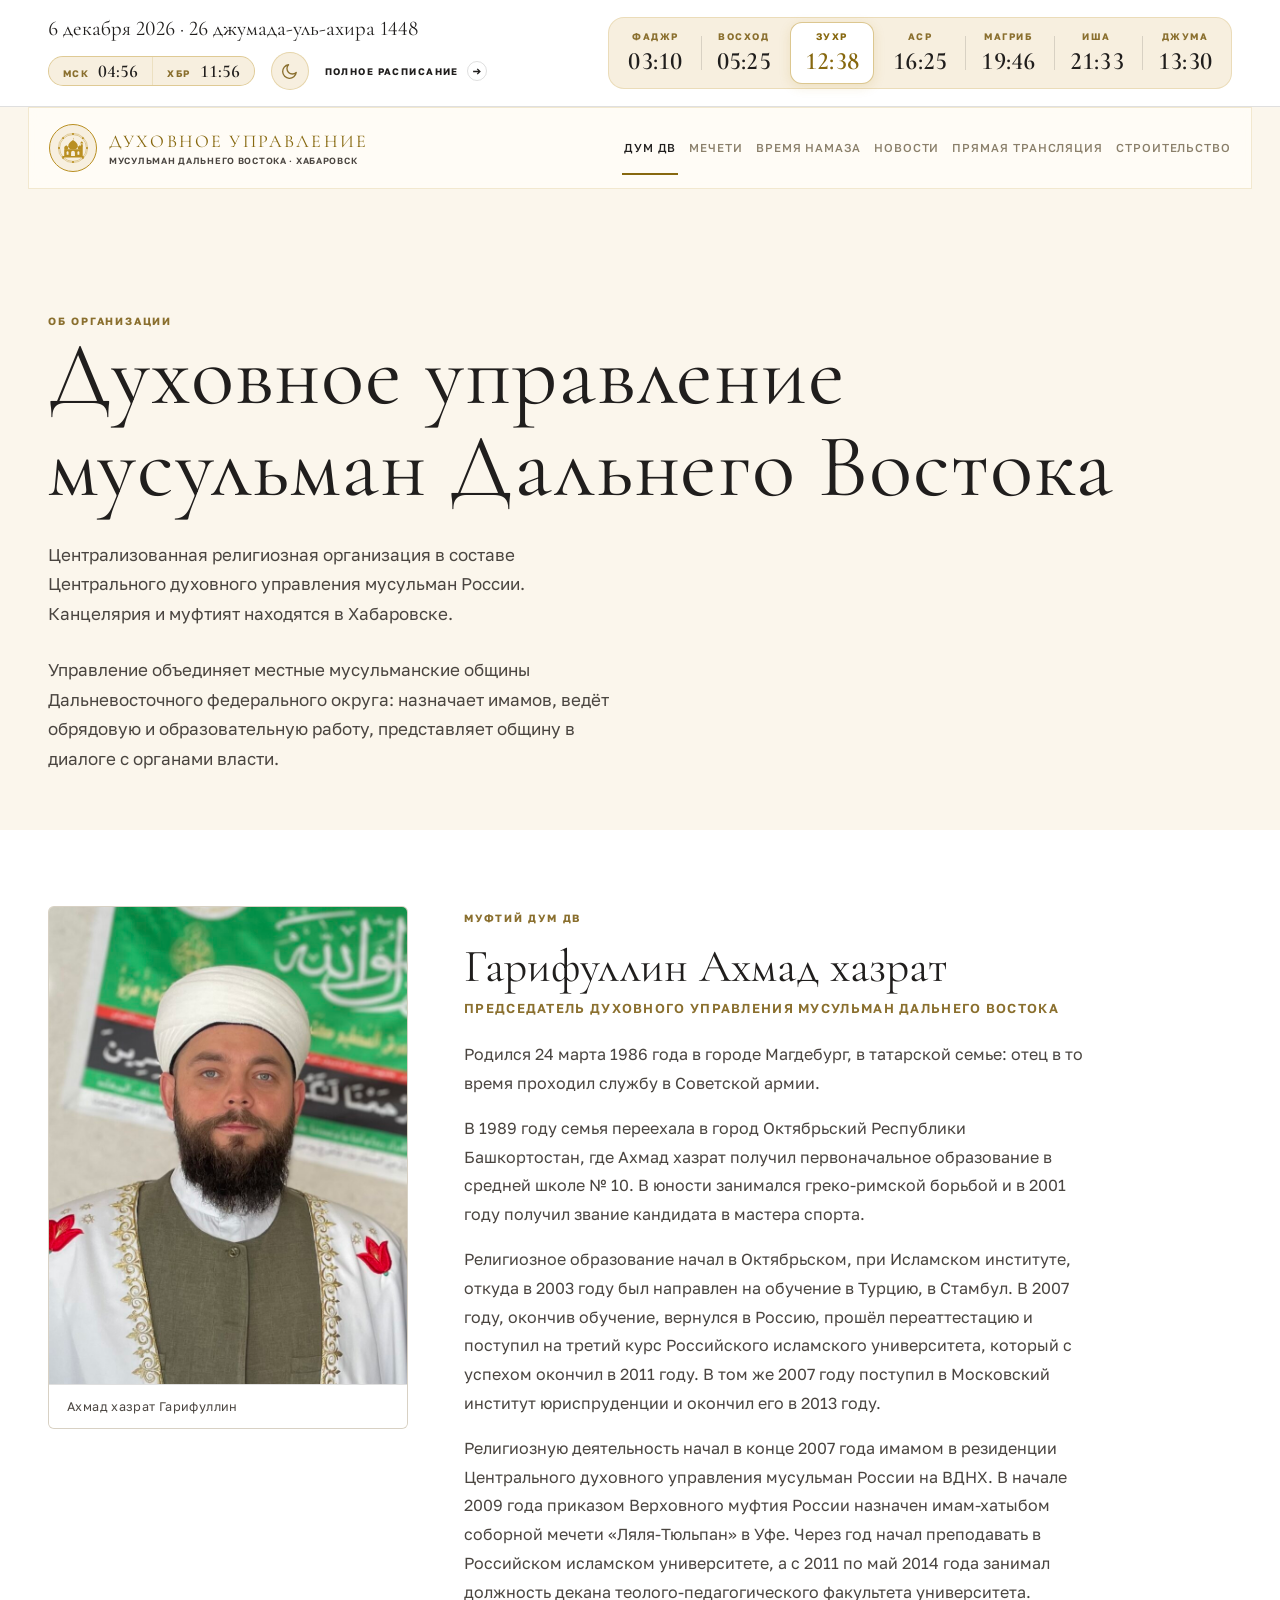
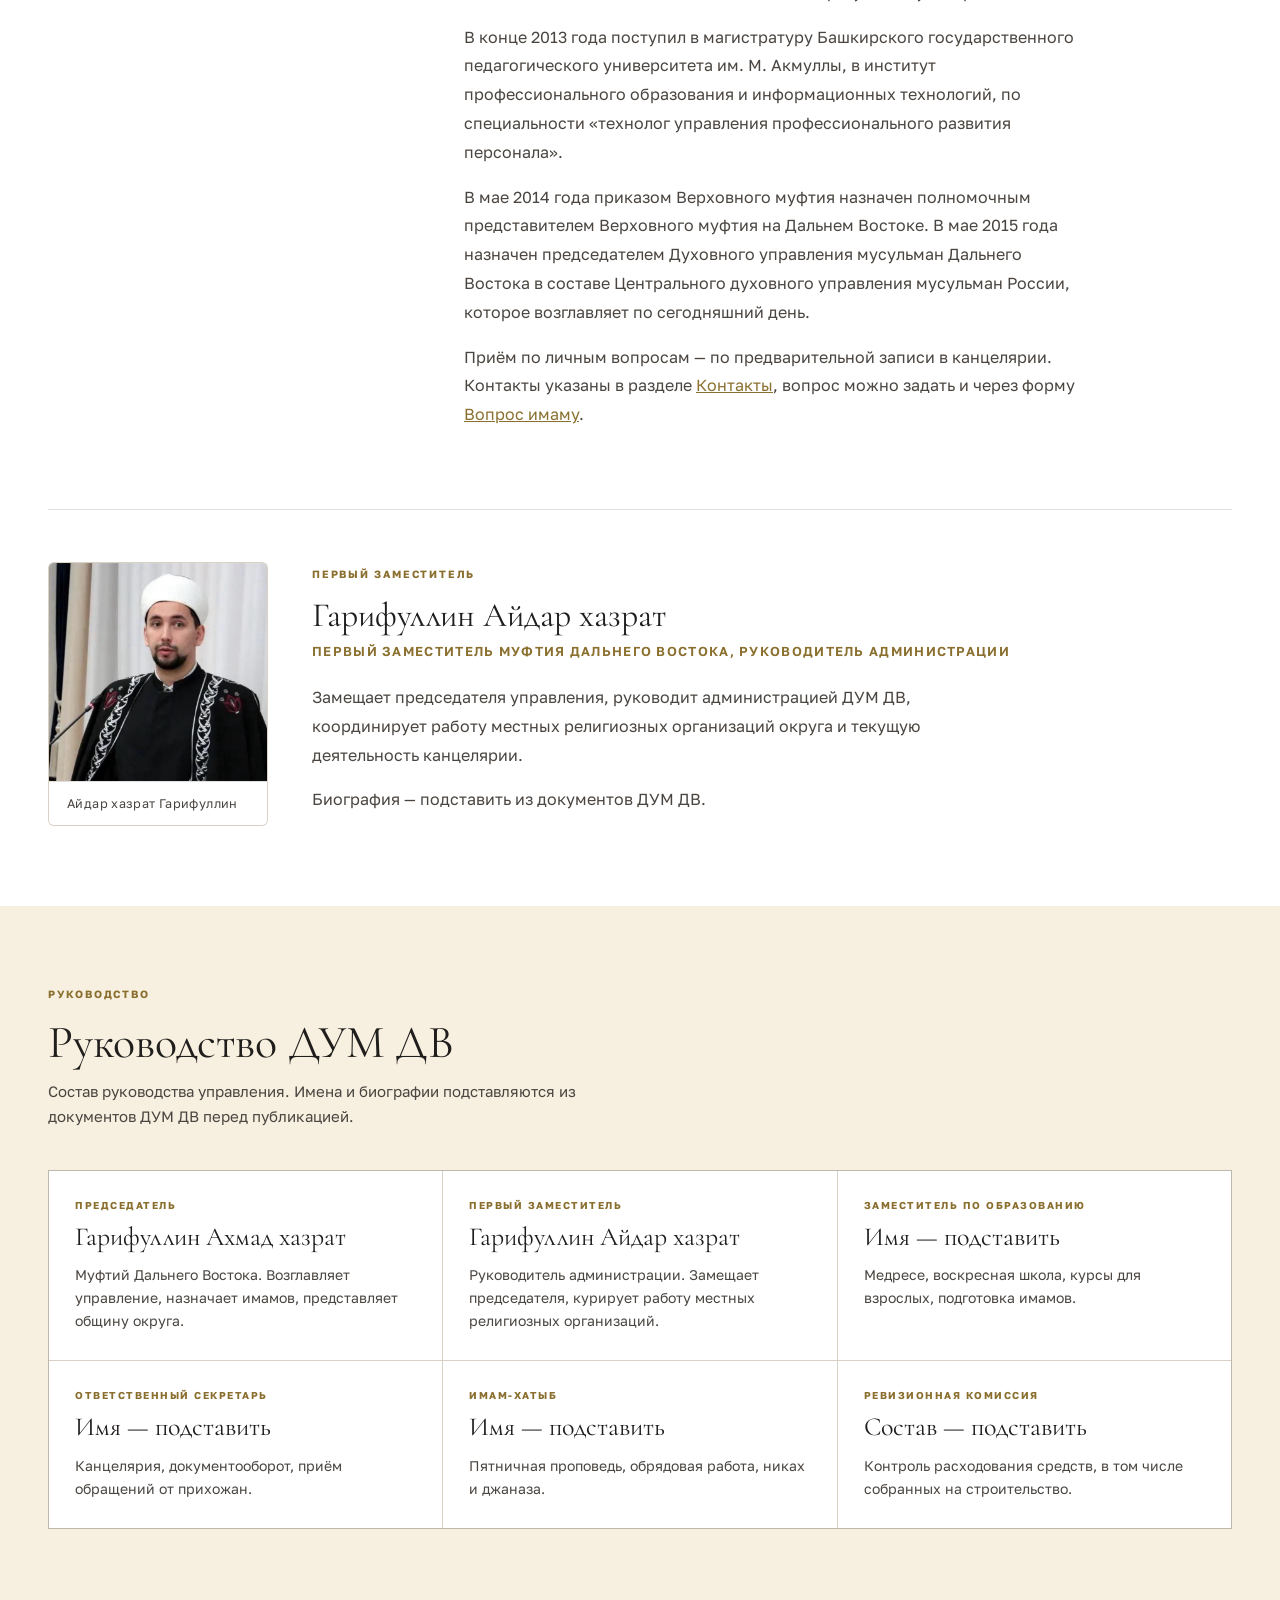
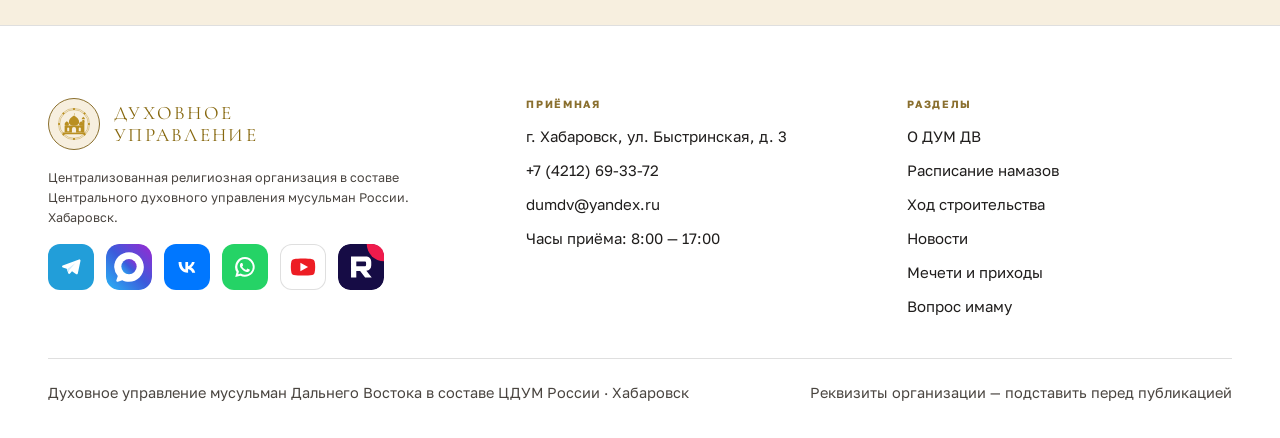
==== commit 51670cbd: "Стройка: вместо рендера счёт сбора, кнопки ВК и WhatsApp Первый экран страницы строительства больше " ====
--- a/dumdv.html
+++ b/dumdv.html
@@ -668,6 +668,12 @@
               <circle cx="24" cy="23.6" r="8" fill="url(#mx)"/>
             </svg>
           </a>
+          <a class="social" href="https://vk.com/dumdv" target="_blank" rel="noopener" aria-label="ВКонтакте" style="background:#0077FF">
+            <svg width="26" height="26" viewBox="0 0 24 24" aria-hidden="true"><path fill="#fff" d="M12.8 17.2c-5.3 0-8.5-3.7-8.6-9.8h2.7c.1 4.5 2.1 6.4 3.6 6.8V7.4h2.5v3.9c1.5-.2 3.1-1.9 3.6-3.9h2.5c-.4 2.4-2.1 4.1-3.3 4.8 1.2.6 3.1 2.1 3.8 5h-2.8c-.6-1.8-2-3.2-3.8-3.4v3.4h-.2z"/></svg>
+          </a>
+          <a class="social" href="https://wa.me/79659308564" target="_blank" rel="noopener" aria-label="WhatsApp" style="background:#25D366">
+            <svg width="26" height="26" viewBox="0 0 24 24" aria-hidden="true"><path fill="#fff" d="M12 2.8a9.1 9.1 0 0 0-7.8 13.8L3 21.2l4.7-1.2A9.1 9.1 0 1 0 12 2.8zm0 1.9a7.2 7.2 0 0 1 0 14.4c-1.3 0-2.5-.3-3.5-.9l-.3-.2-2.5.6.7-2.4-.2-.3a7.2 7.2 0 0 1 5.8-11.2zm-3.3 3.6c-.2 0-.4 0-.6.3-.2.3-.8.8-.8 1.9s.8 2.2.9 2.3c.1.2 1.5 2.4 3.8 3.3 1.9.7 2.3.6 2.7.5.4 0 1.3-.5 1.5-1.1.2-.5.2-1 .1-1.1l-.5-.3-1.3-.6c-.2-.1-.4-.1-.5.1l-.7.9c-.1.2-.3.2-.5.1-.2-.1-1-.4-2-1.2-.7-.6-1.2-1.4-1.3-1.7-.1-.2 0-.3.1-.4l.4-.4.2-.4v-.4l-.6-1.5c-.2-.4-.3-.3-.5-.3h-.4z"/></svg>
+          </a>
           <a class="social" href="https://www.youtube.com/@domvrayu" target="_blank" rel="noopener" aria-label="YouTube" style="background:#fff;border:1px solid rgba(32,30,29,.14)">
             <svg width="30" height="30" viewBox="0 0 32 32" aria-hidden="true"><path d="M28.4 10.2c-.3-1.4-1.3-2.4-2.6-2.6C23.4 7.2 19.8 7 16 7s-7.4.2-9.8.6c-1.3.2-2.3 1.2-2.6 2.6C3.2 12 3 13.8 3 16s.2 4 .6 5.8c.3 1.4 1.3 2.4 2.6 2.6 2.4.4 6 .6 9.8.6s7.4-.2 9.8-.6c1.3-.2 2.3-1.2 2.6-2.6.4-1.8.6-3.6.6-5.8s-.2-4-.6-5.8z" fill="#ED1D24"/><path d="M13.2 20.6V11.4L21.4 16z" fill="#fff"/></svg>
           </a>
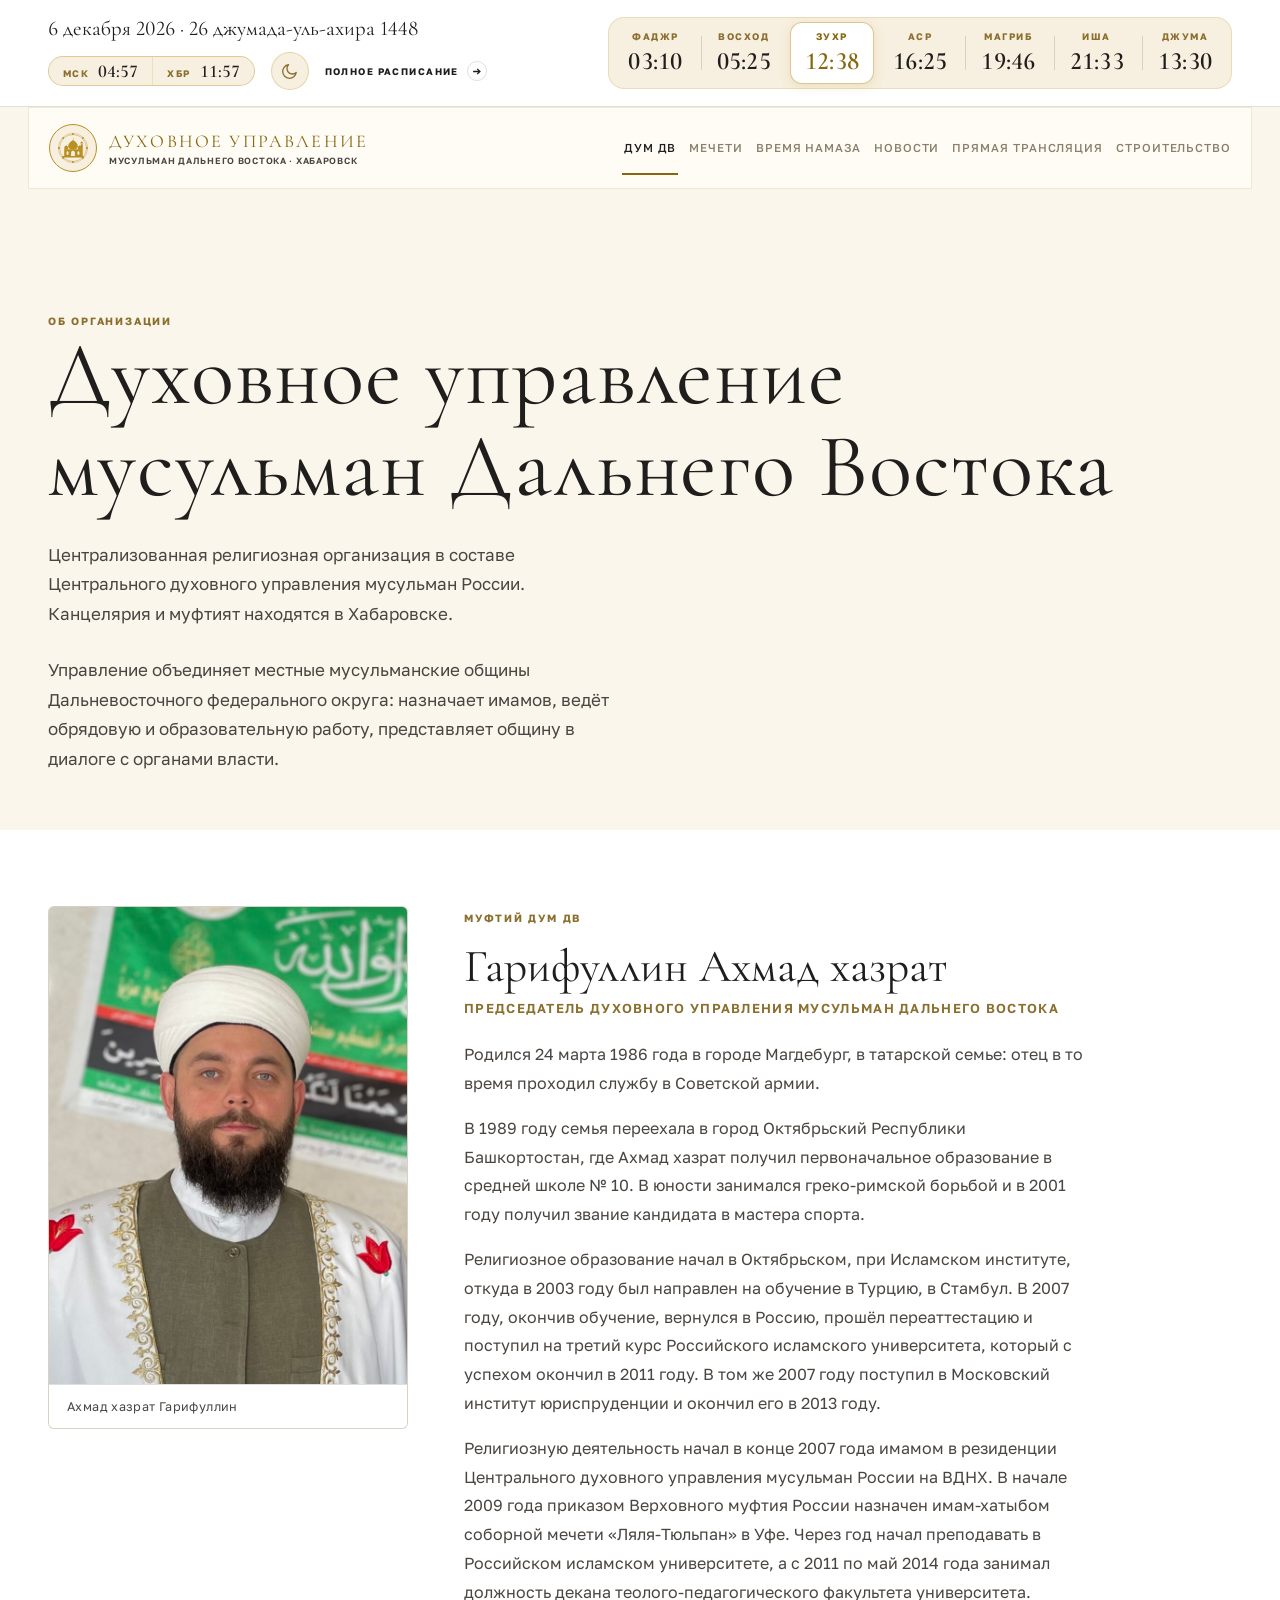
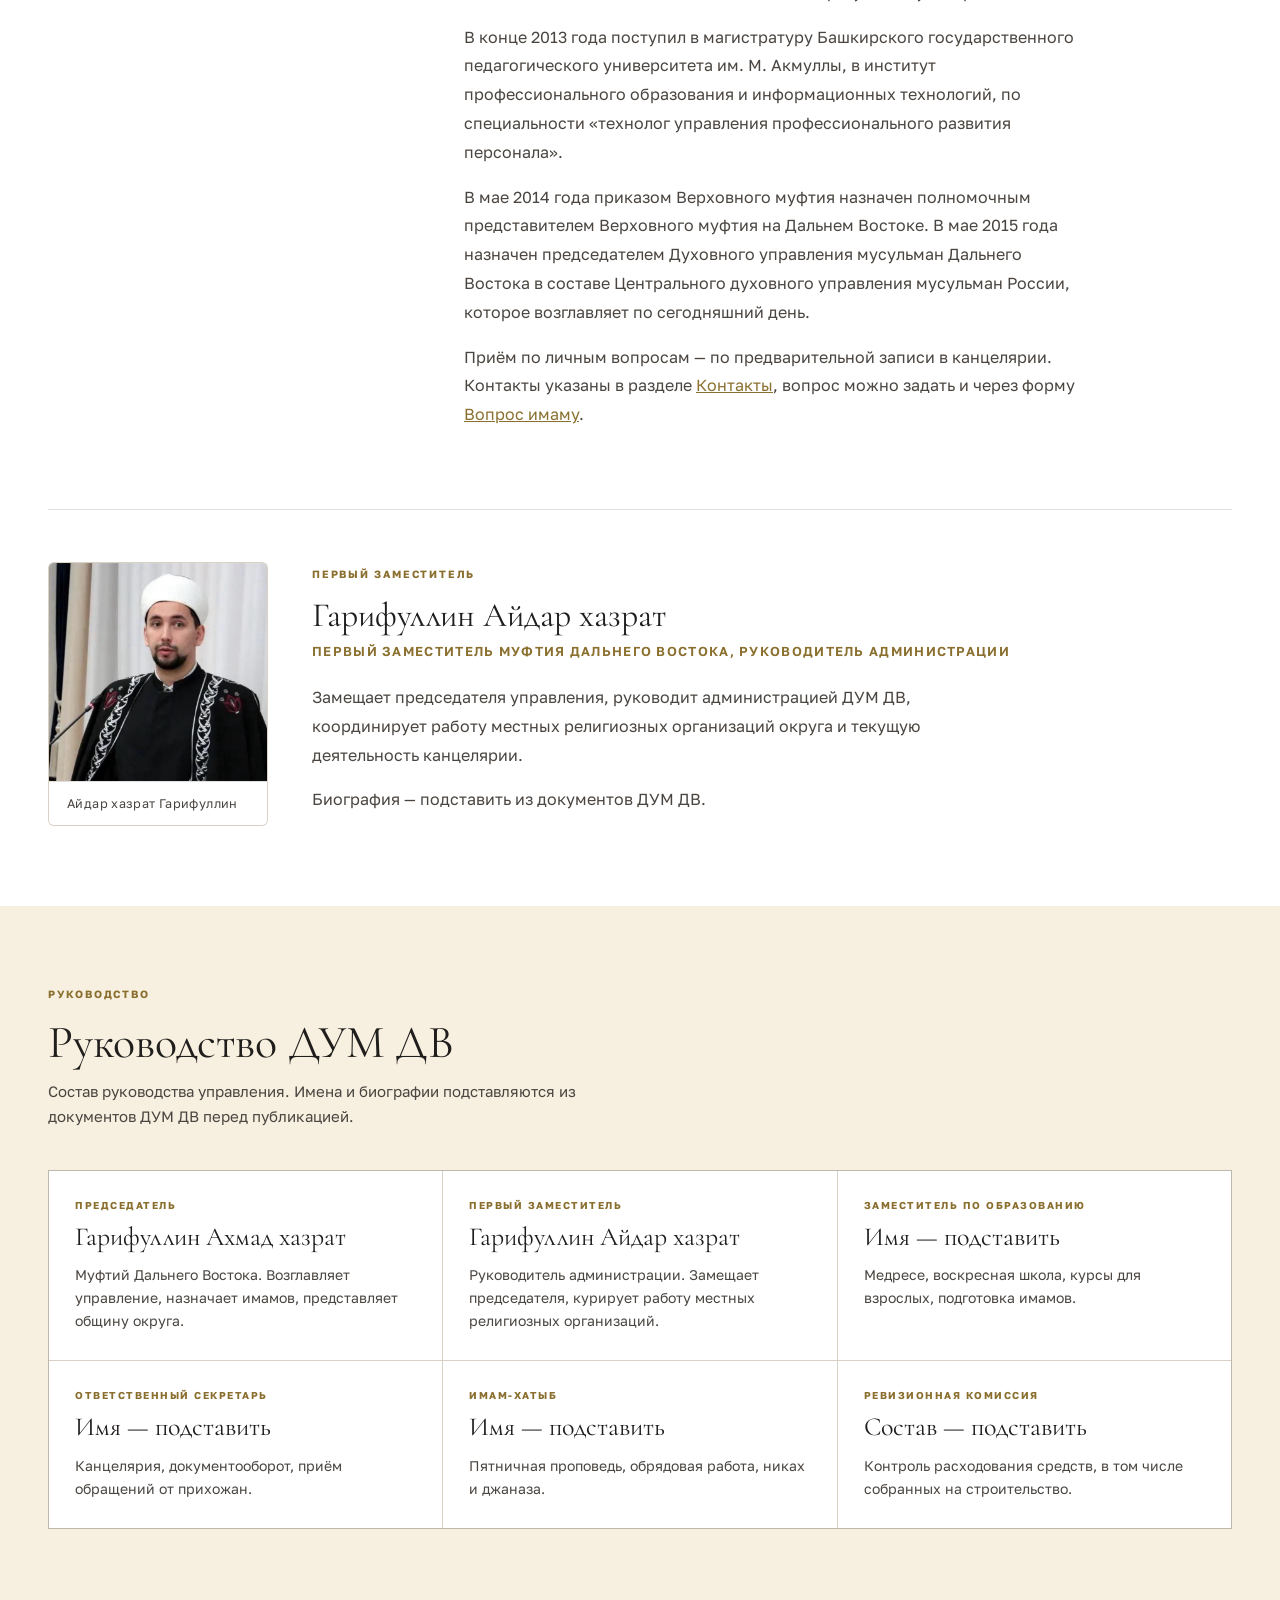
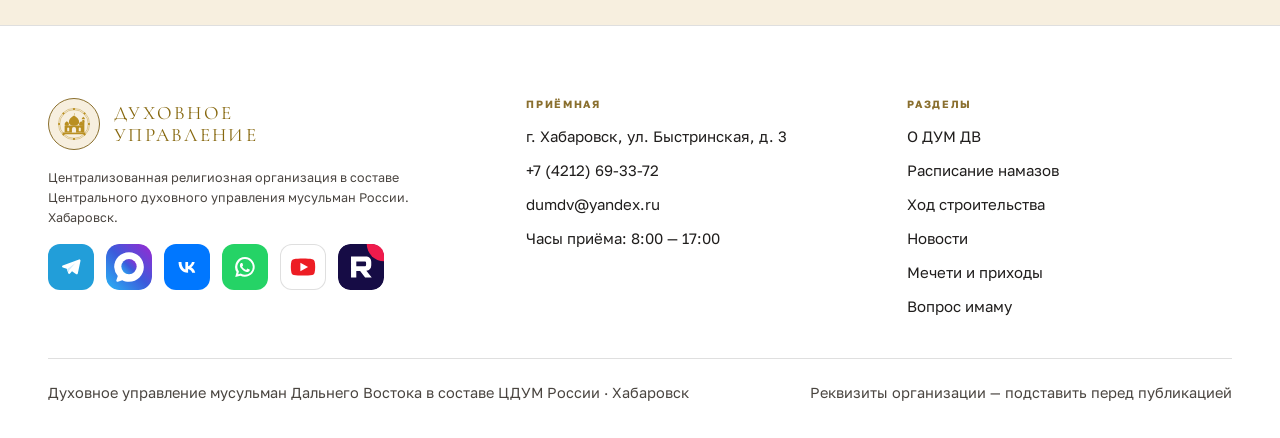
==== commit 61d9e1c1: "Тема доходит до низа страницы, пятый этап, настоящий серп луны Два лишних </div> — после блока событ" ====
--- a/dumdv.html
+++ b/dumdv.html
@@ -143,7 +143,17 @@
 .sky{display:none;position:absolute;inset:0;pointer-events:none}
 /* мягкий свет от луны по небу */
 .sky::after{content:"";position:absolute;right:0;top:0;width:min(680px,72%);height:min(540px,62%);pointer-events:none;background:radial-gradient(circle at 76% 22%,rgba(243,230,192,.22),rgba(243,230,192,.08) 40%,transparent 68%)}
-.moon{position:absolute;right:120px;top:70px;width:96px;height:96px;border-radius:50%;box-shadow:inset -24px -8px 0 0 #f3e6c0,0 0 120px 38px rgba(243,230,192,.3)}
+.moon{position:absolute;right:120px;top:70px;width:96px;height:96px;border-radius:50%;
+  background:
+    radial-gradient(circle at 30% 64%,rgba(188,198,220,.34),transparent 30%),
+    radial-gradient(circle at 56% 28%,rgba(188,198,220,.28),transparent 22%),
+    radial-gradient(circle at 44% 46%,rgba(196,206,226,.24),transparent 17%),
+    radial-gradient(circle at 24% 34%,rgba(255,255,255,.5),transparent 46%),
+    linear-gradient(148deg,#FFFDF4 0%,#F4F0E2 58%,#E4E2D6 100%);
+  /* серп: вырезаем смещённый круг, край остаётся мягким */
+  -webkit-mask:radial-gradient(circle at 78% 24%,transparent 0 46%,#000 47.5%);
+  mask:radial-gradient(circle at 78% 24%,transparent 0 46%,#000 47.5%);
+  filter:drop-shadow(0 0 26px rgba(228,238,255,.6)) drop-shadow(0 0 70px rgba(188,212,255,.38))}
 .star{position:absolute;width:4px;height:4px;border-radius:50%;background:#fff;box-shadow:0 0 6px 1px rgba(255,255,255,.5);animation:twinkle 3.4s ease-in-out infinite}
 /* крестообразные лучи от звезды вместо круглого зарева */
 .star::before,.star::after{content:"";position:absolute;left:50%;top:50%;transform:translate(-50%,-50%);pointer-events:none}
@@ -155,7 +165,6 @@
   background:radial-gradient(ellipse 54% 48% at 62% 56%,rgba(154,186,232,.18),transparent 72%),
              radial-gradient(ellipse 62% 38% at 78% 6%,rgba(176,203,246,.2),transparent 74%)}
 .sky::after{background:radial-gradient(circle at 76% 22%,rgba(206,222,250,.26),rgba(206,222,250,.1) 42%,transparent 72%)}
-.moon{box-shadow:inset -24px -8px 0 0 #eef2fb,0 0 130px 40px rgba(205,221,248,.34)}
 /* звёзды мелкие и мерцают вразнобой */
 .star{width:3px;height:3px;background:#fff;box-shadow:0 0 5px 1px rgba(255,255,255,.6);
   animation:twinkle 3.1s ease-in-out infinite}
